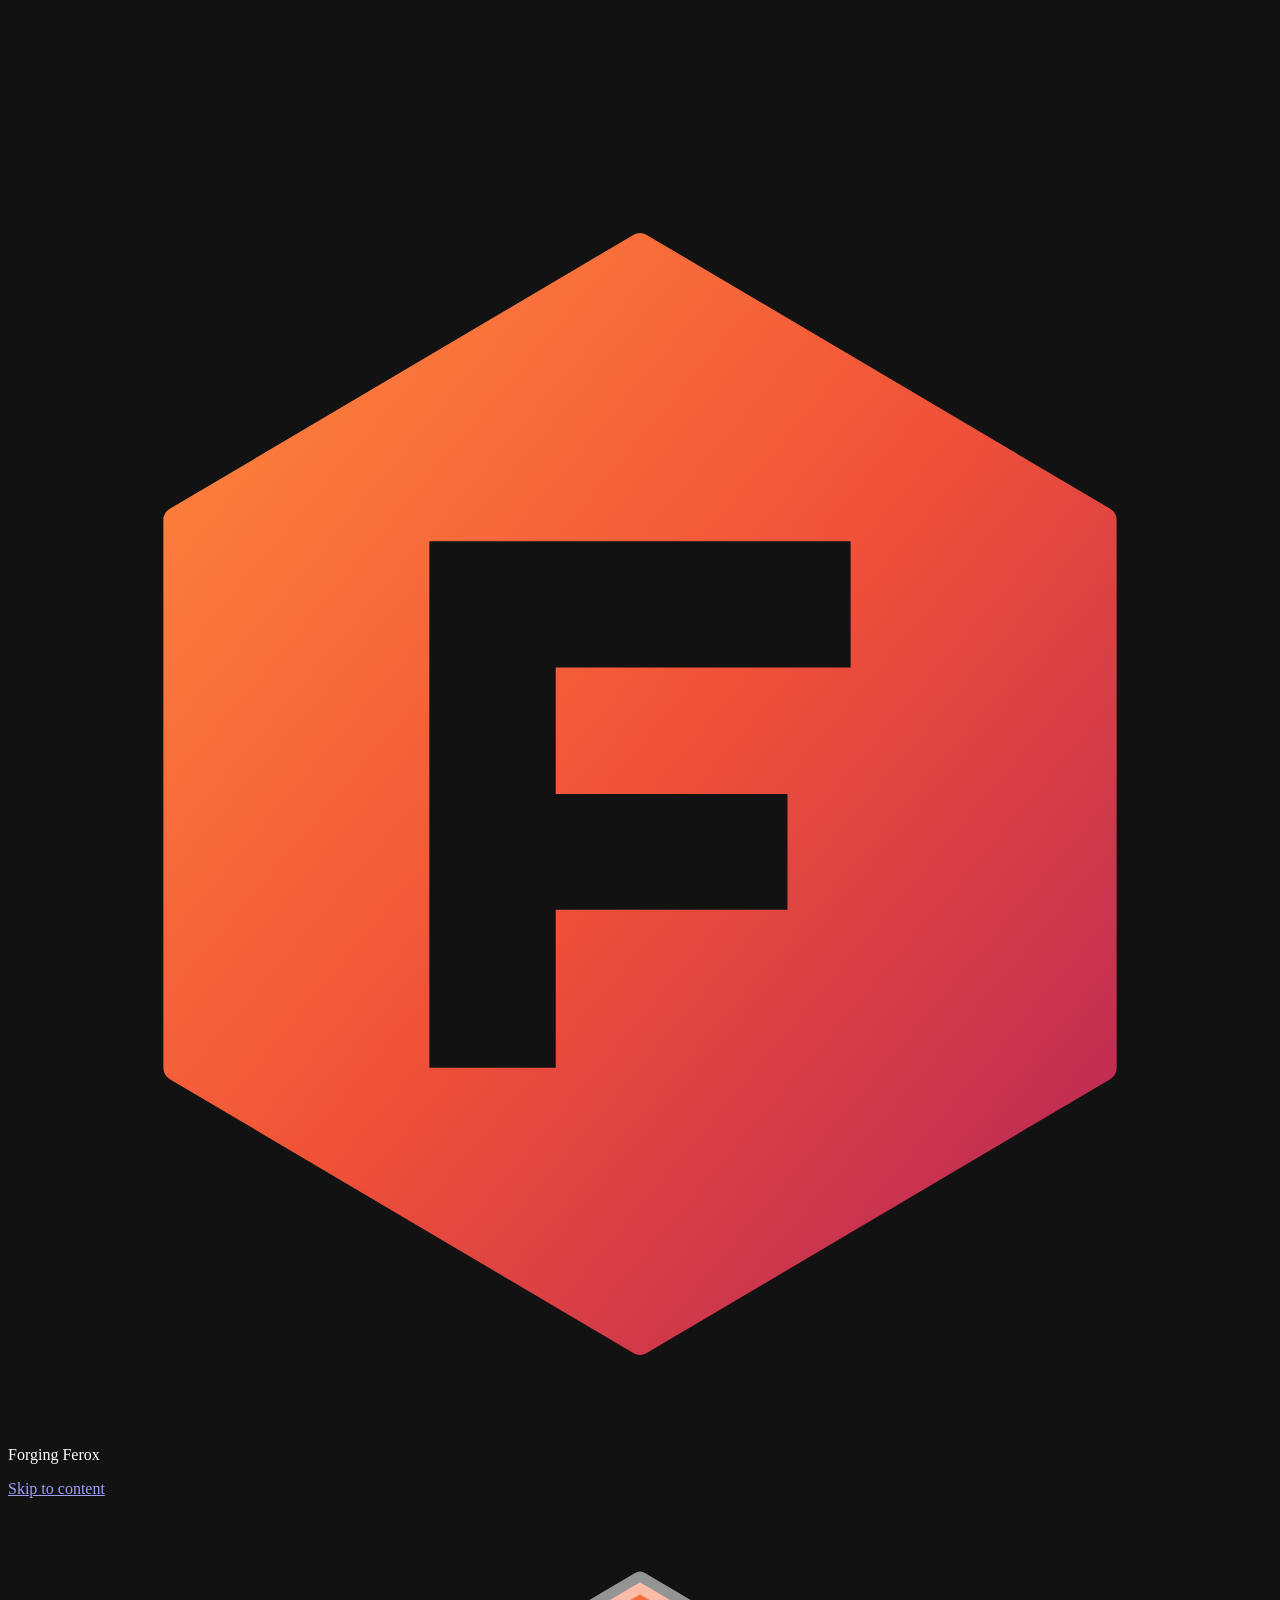
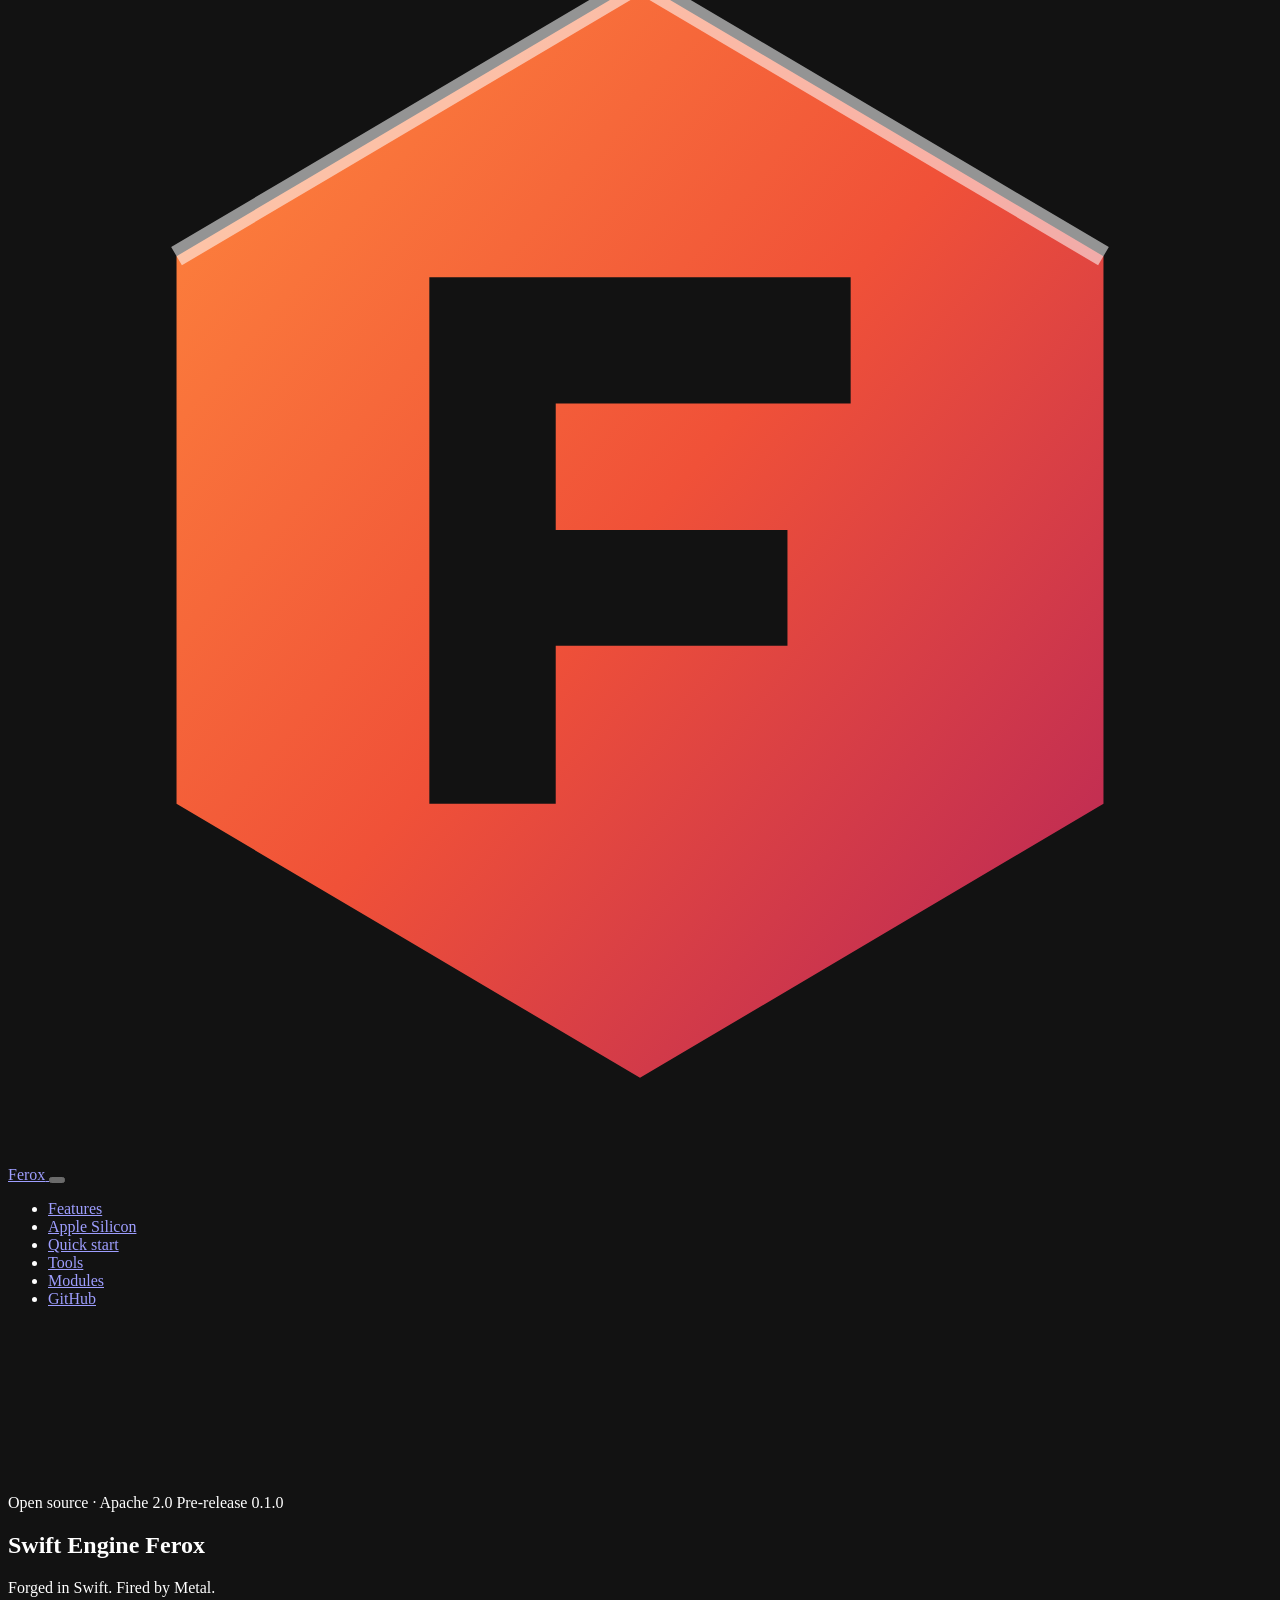
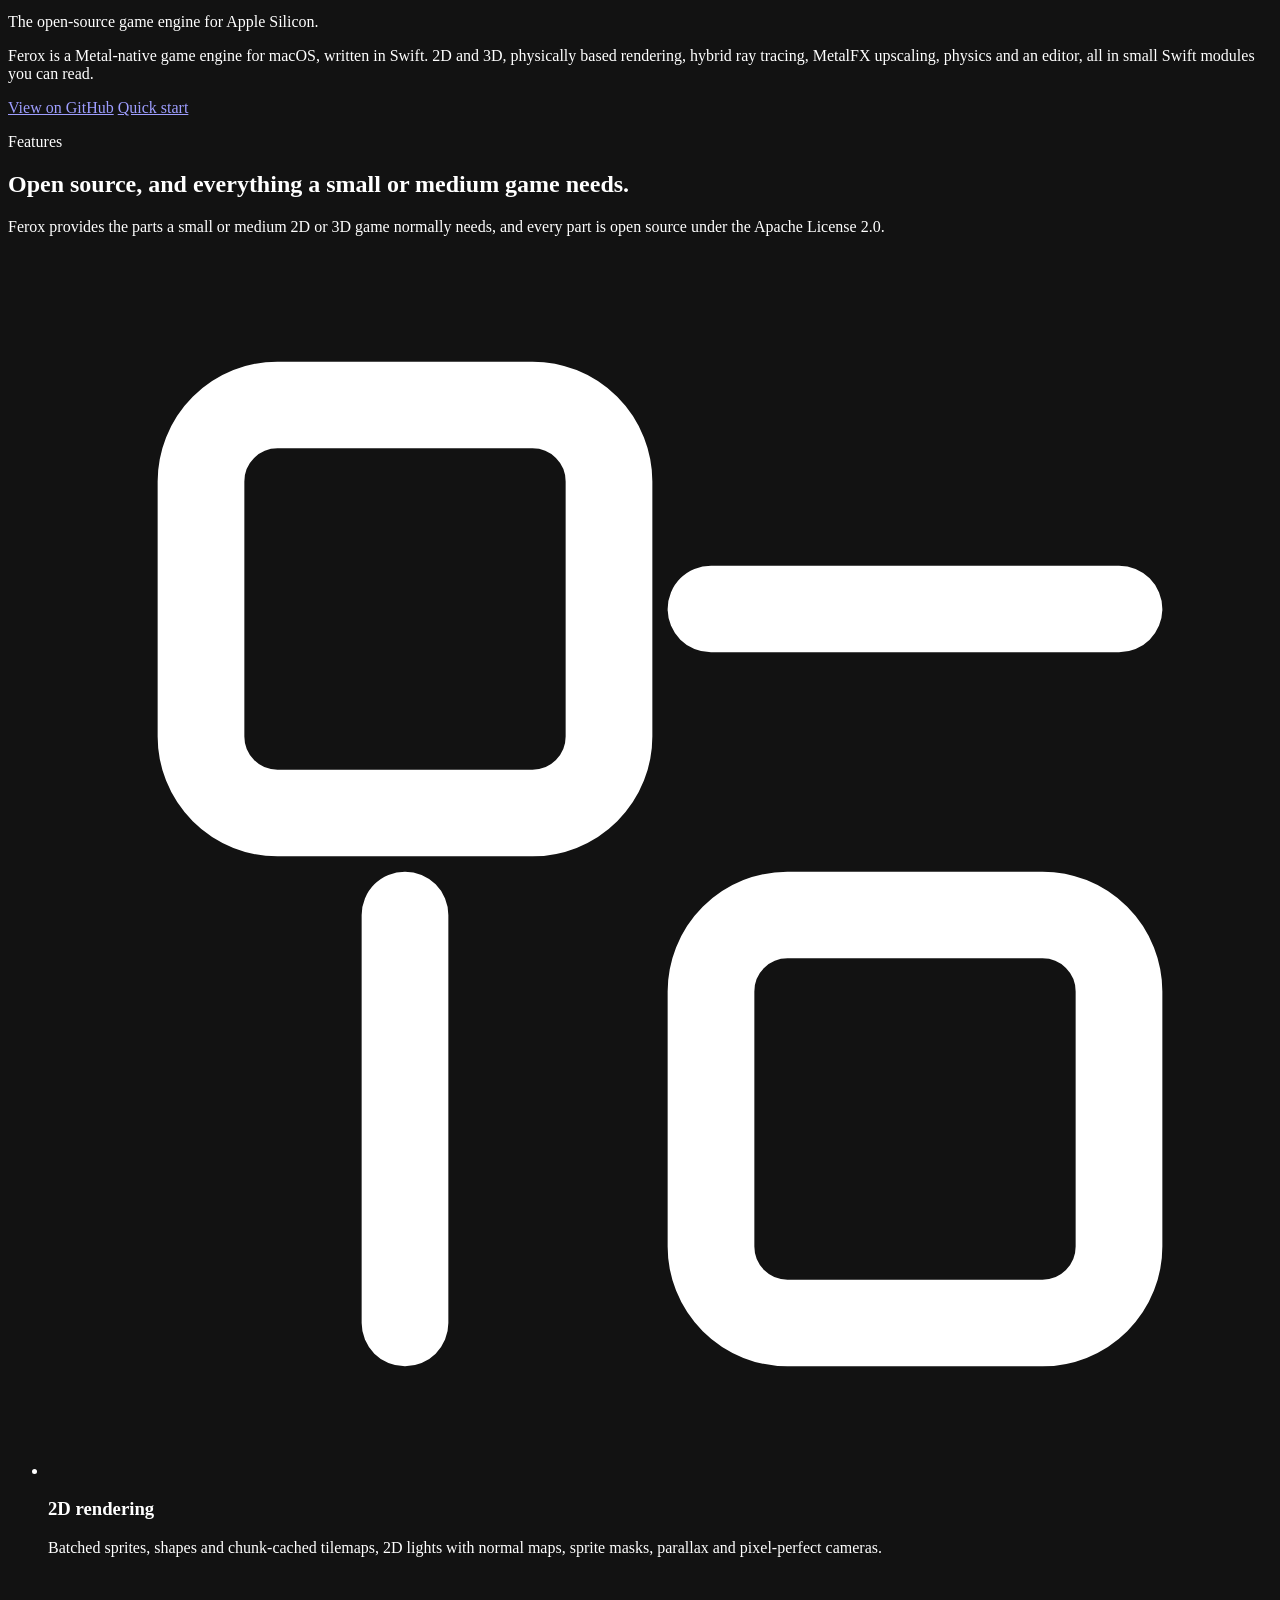
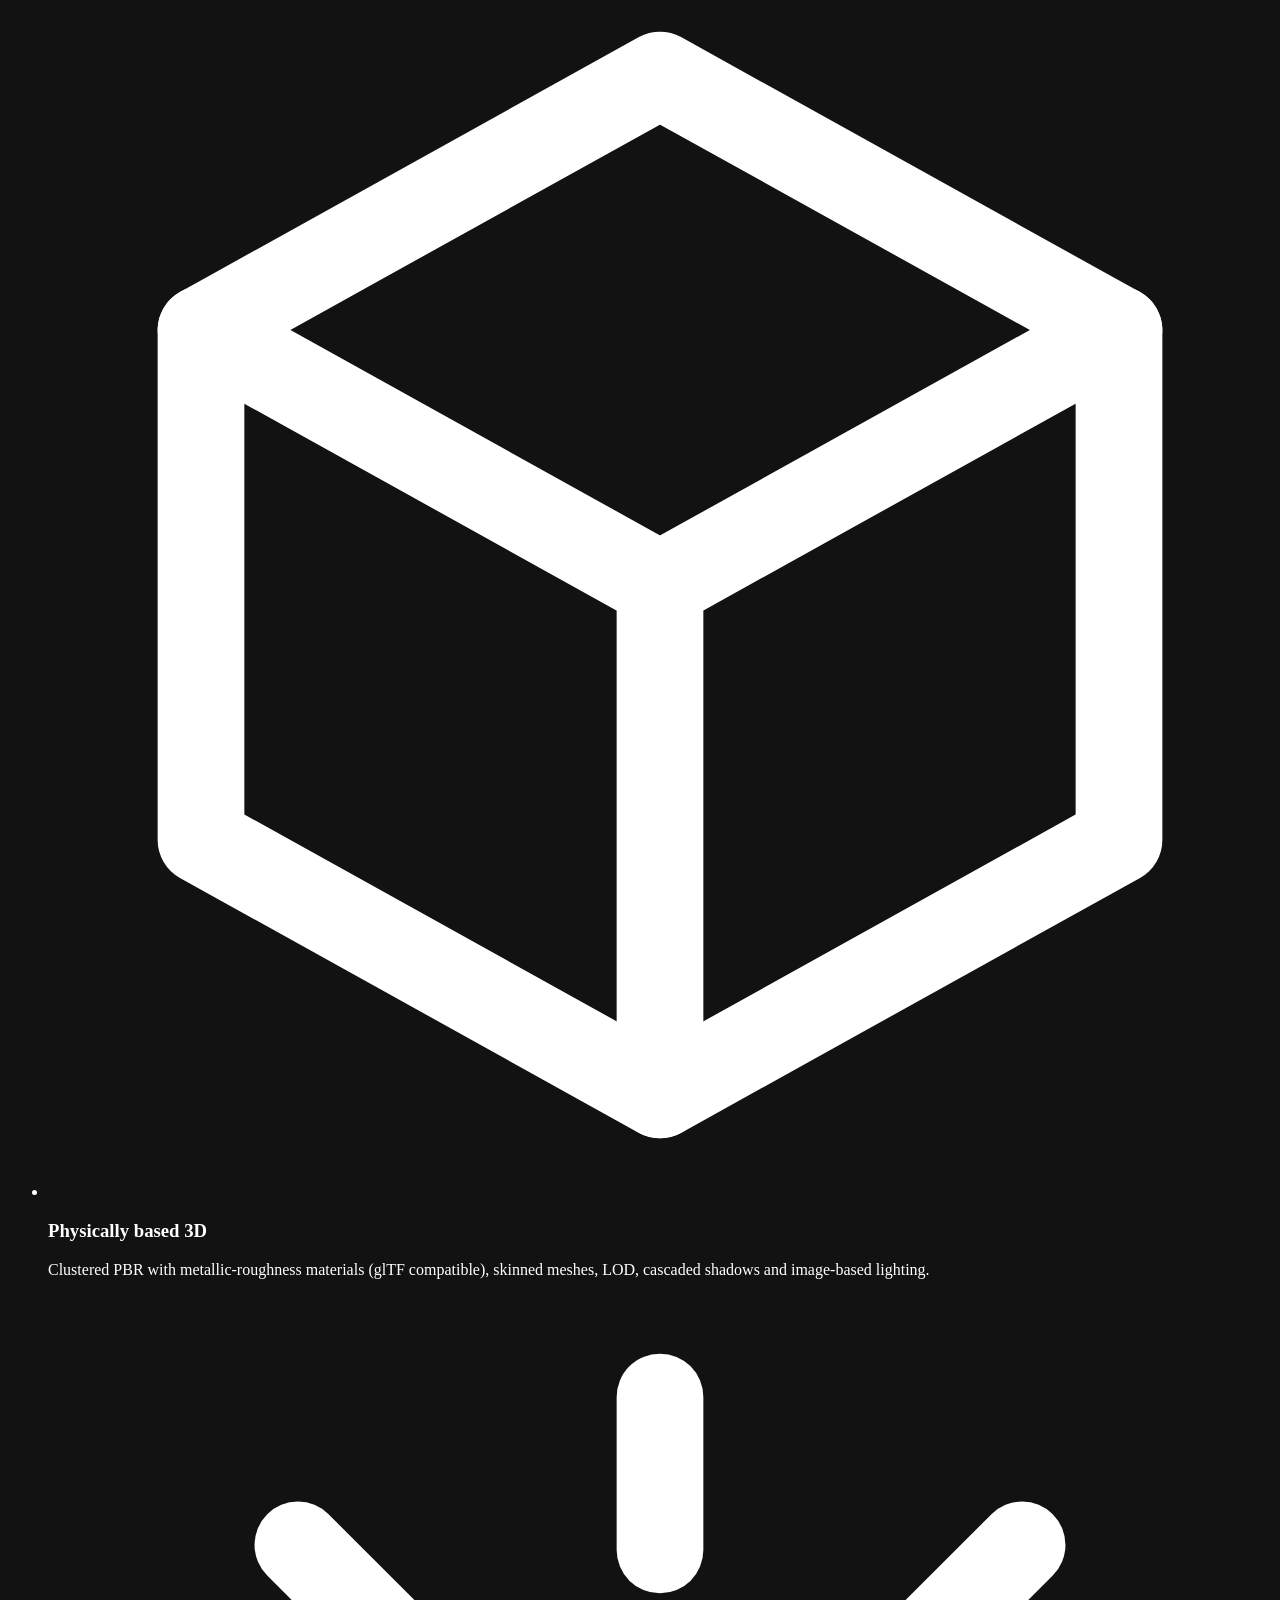
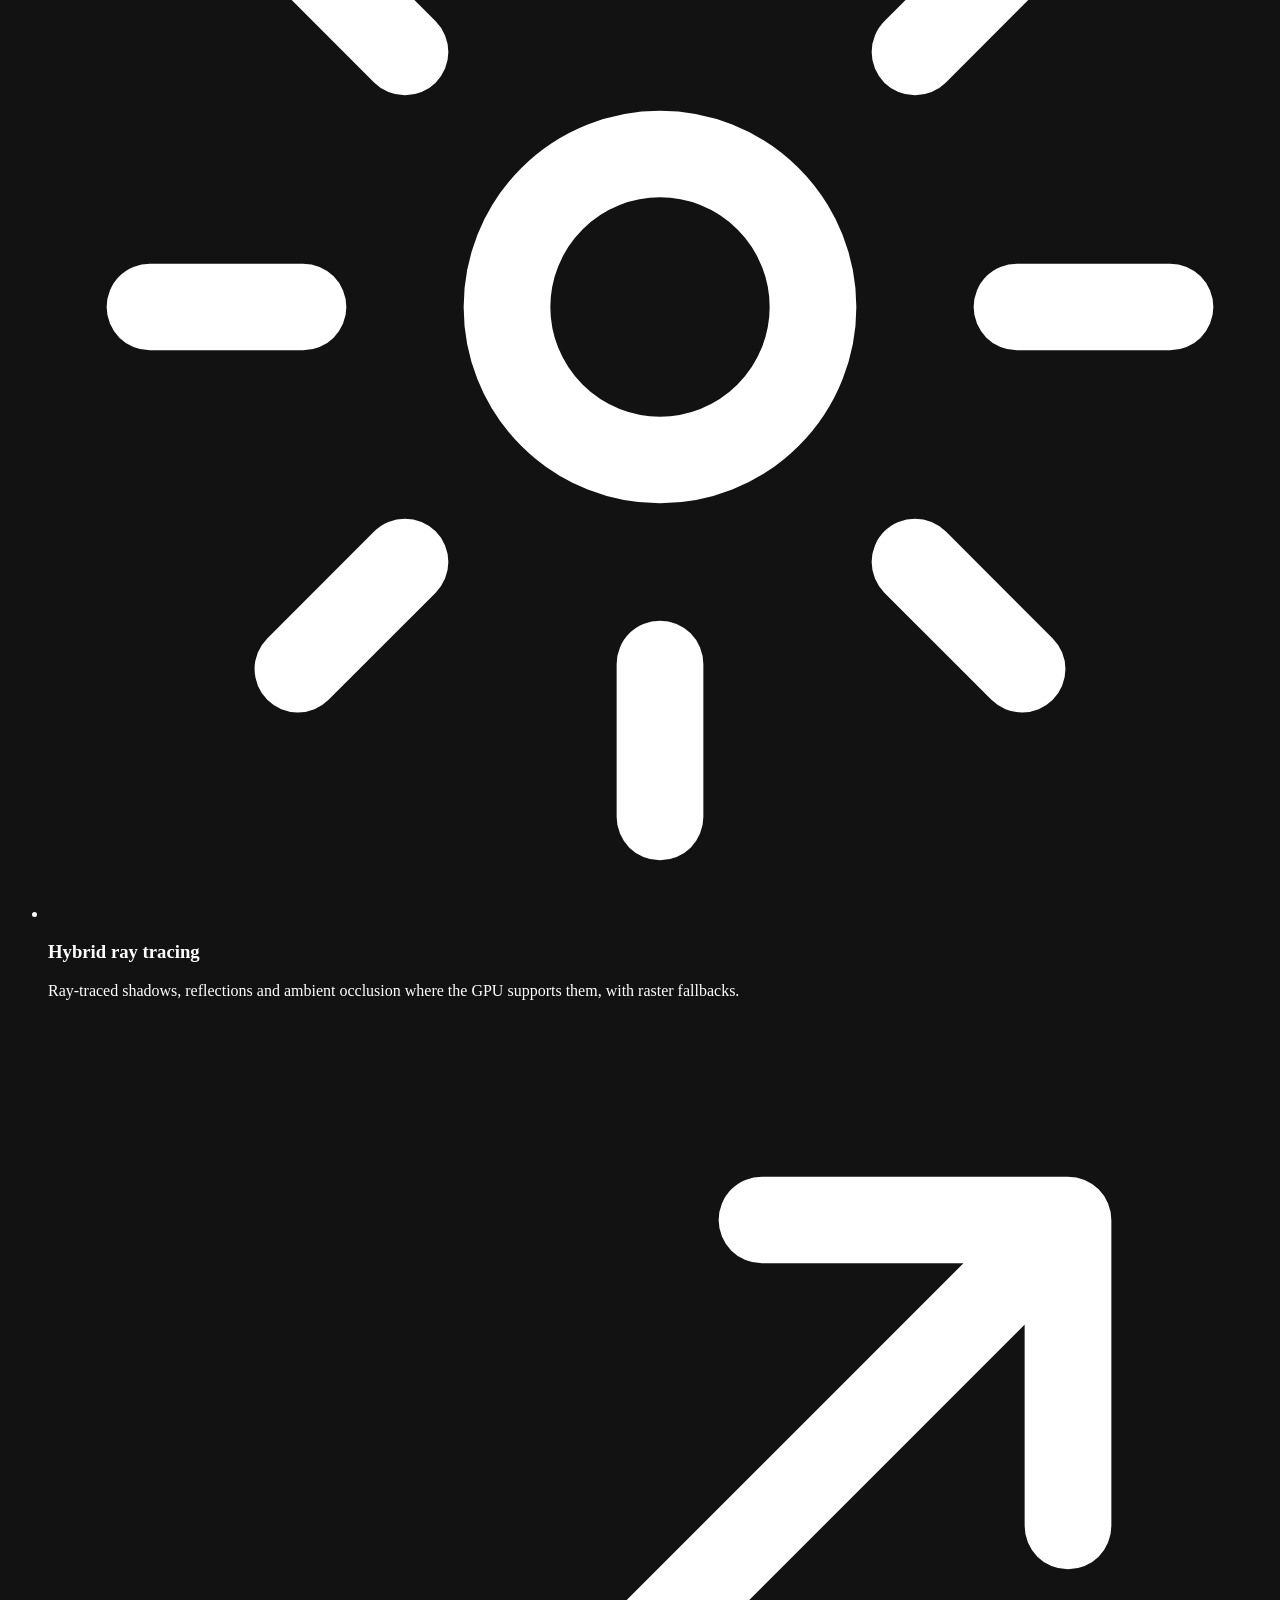
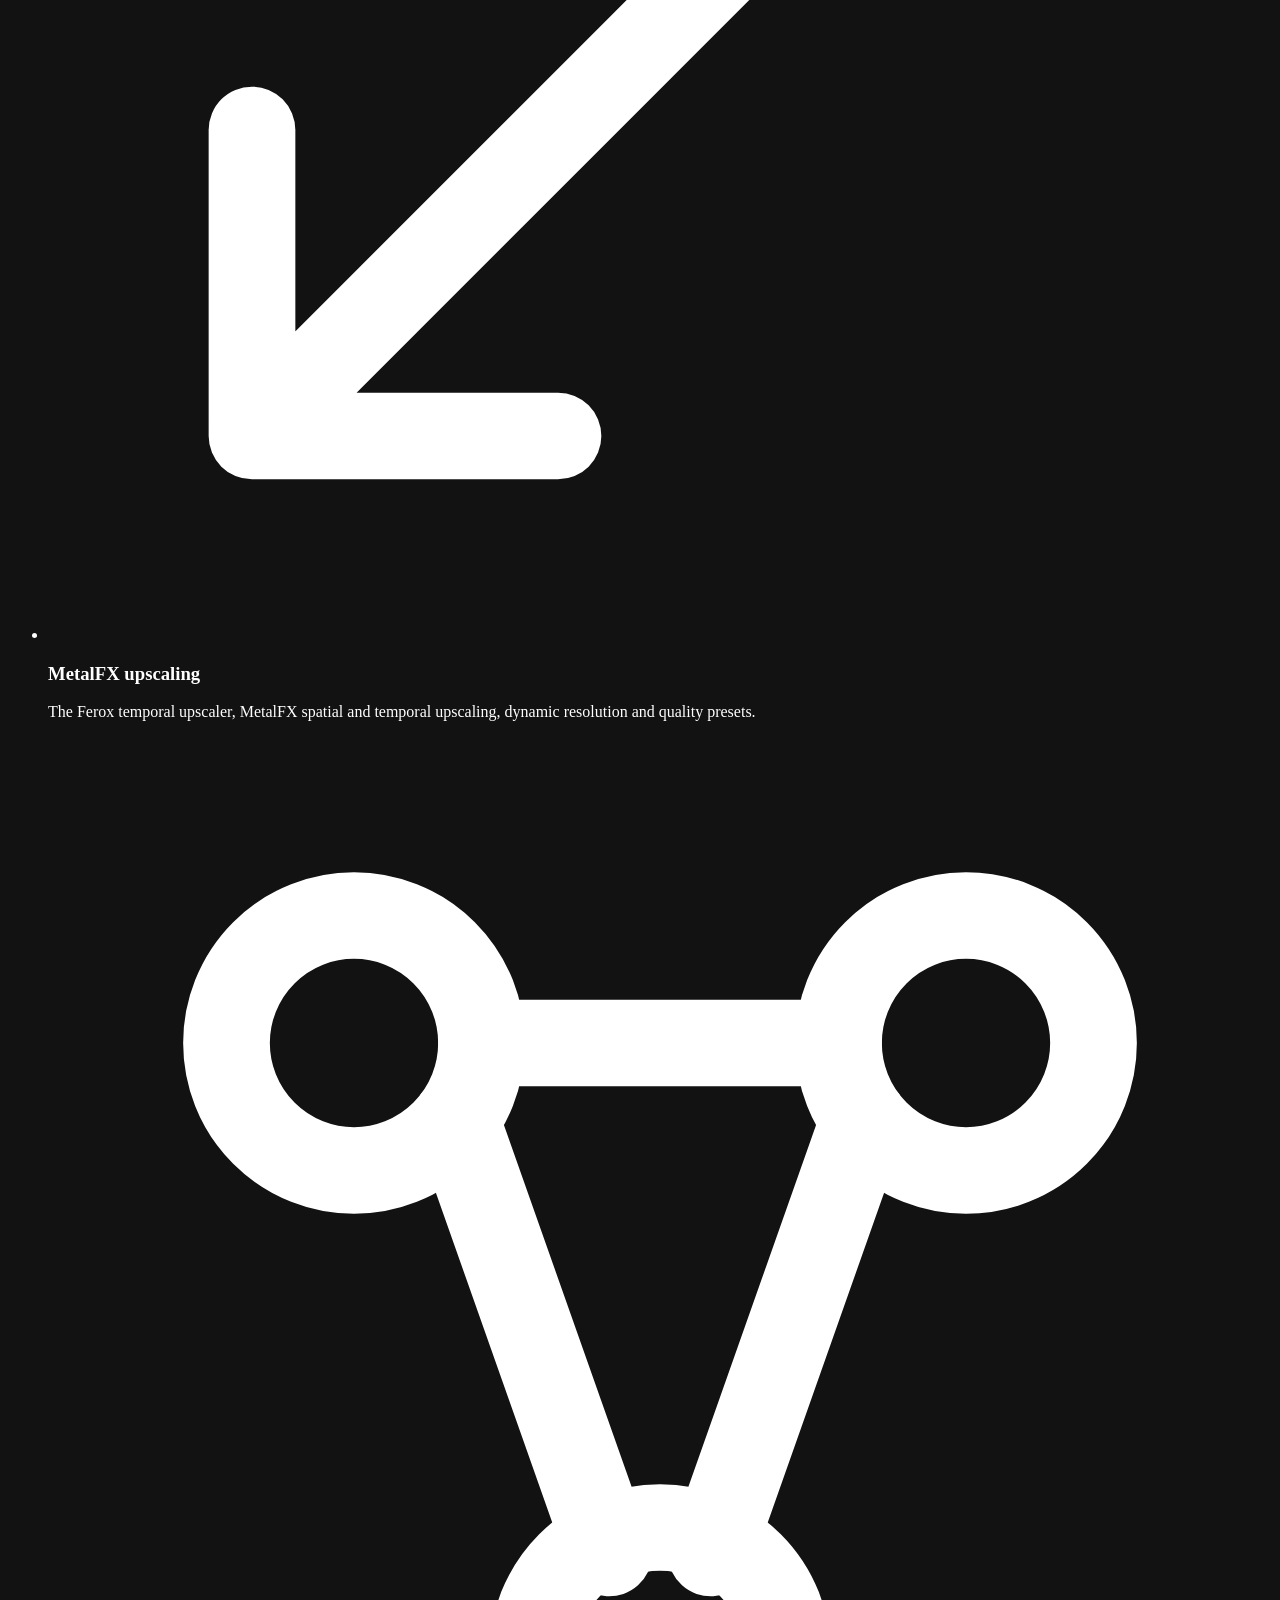
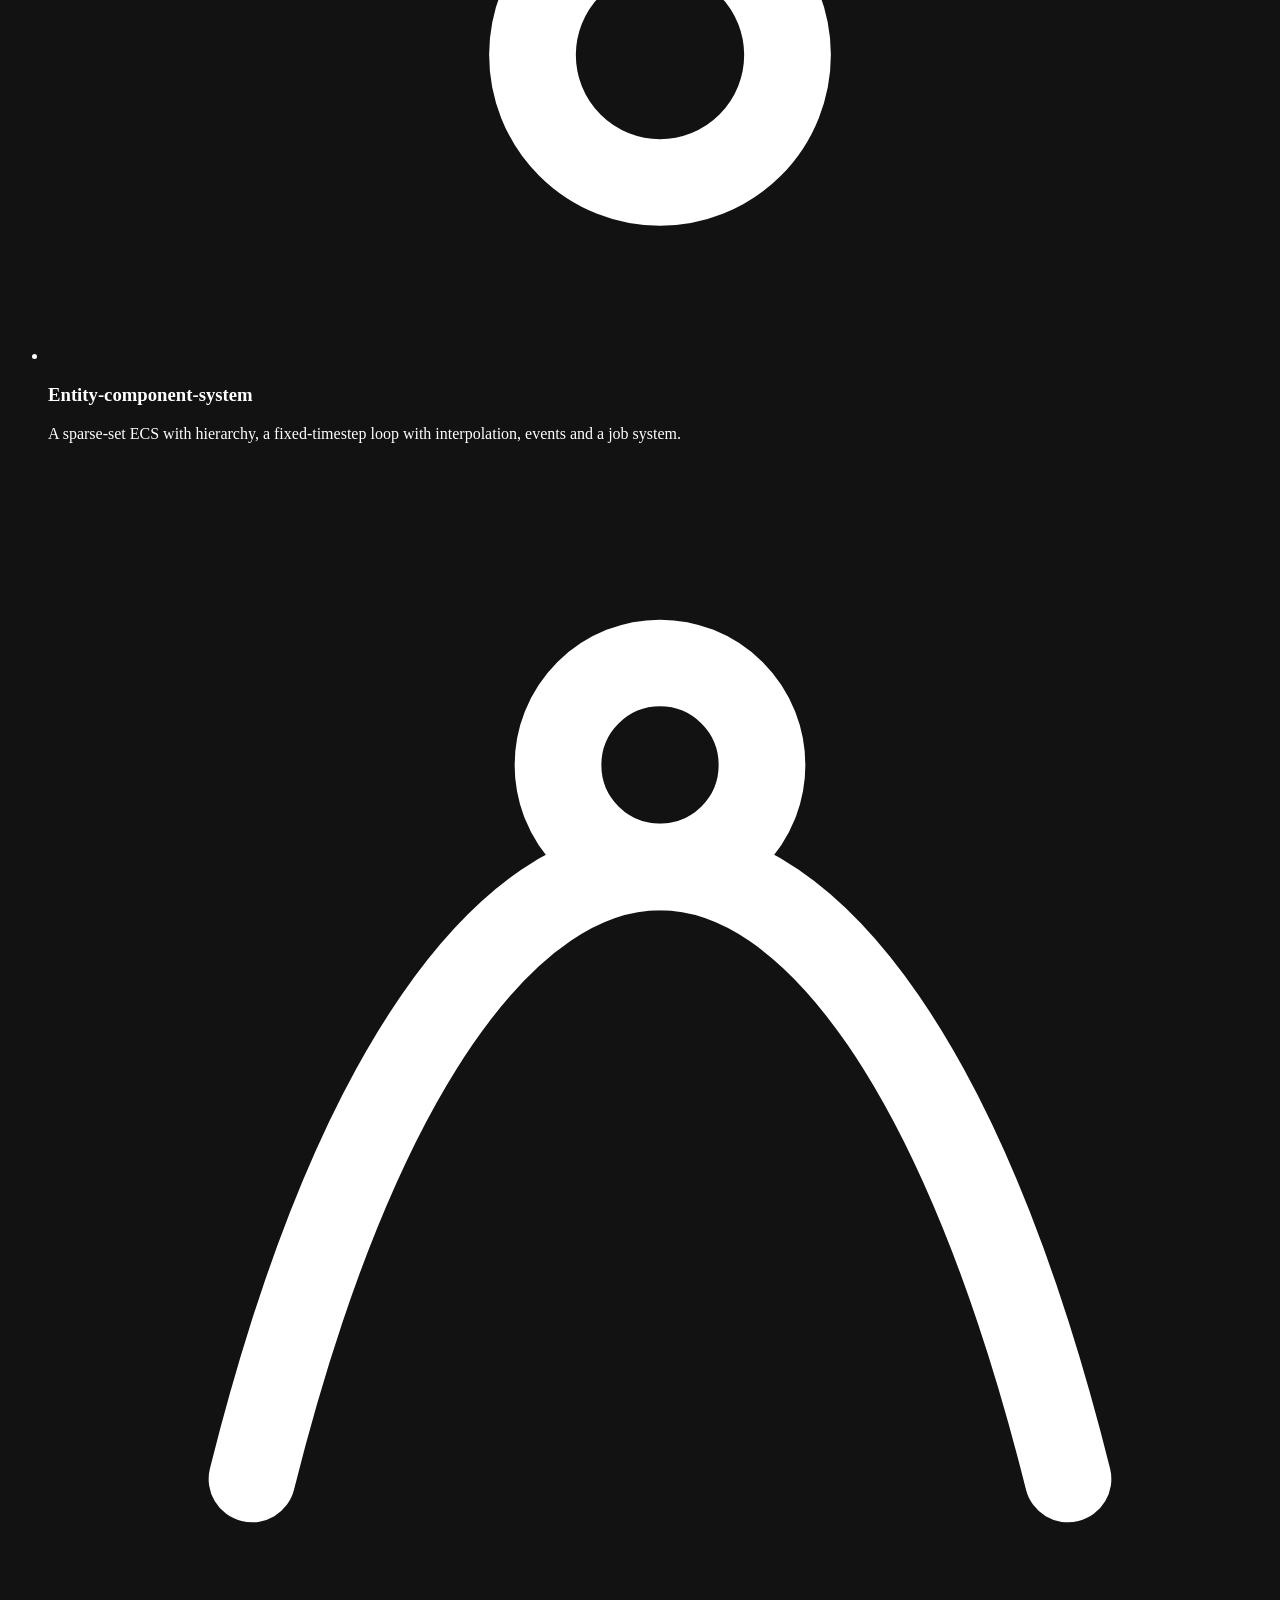
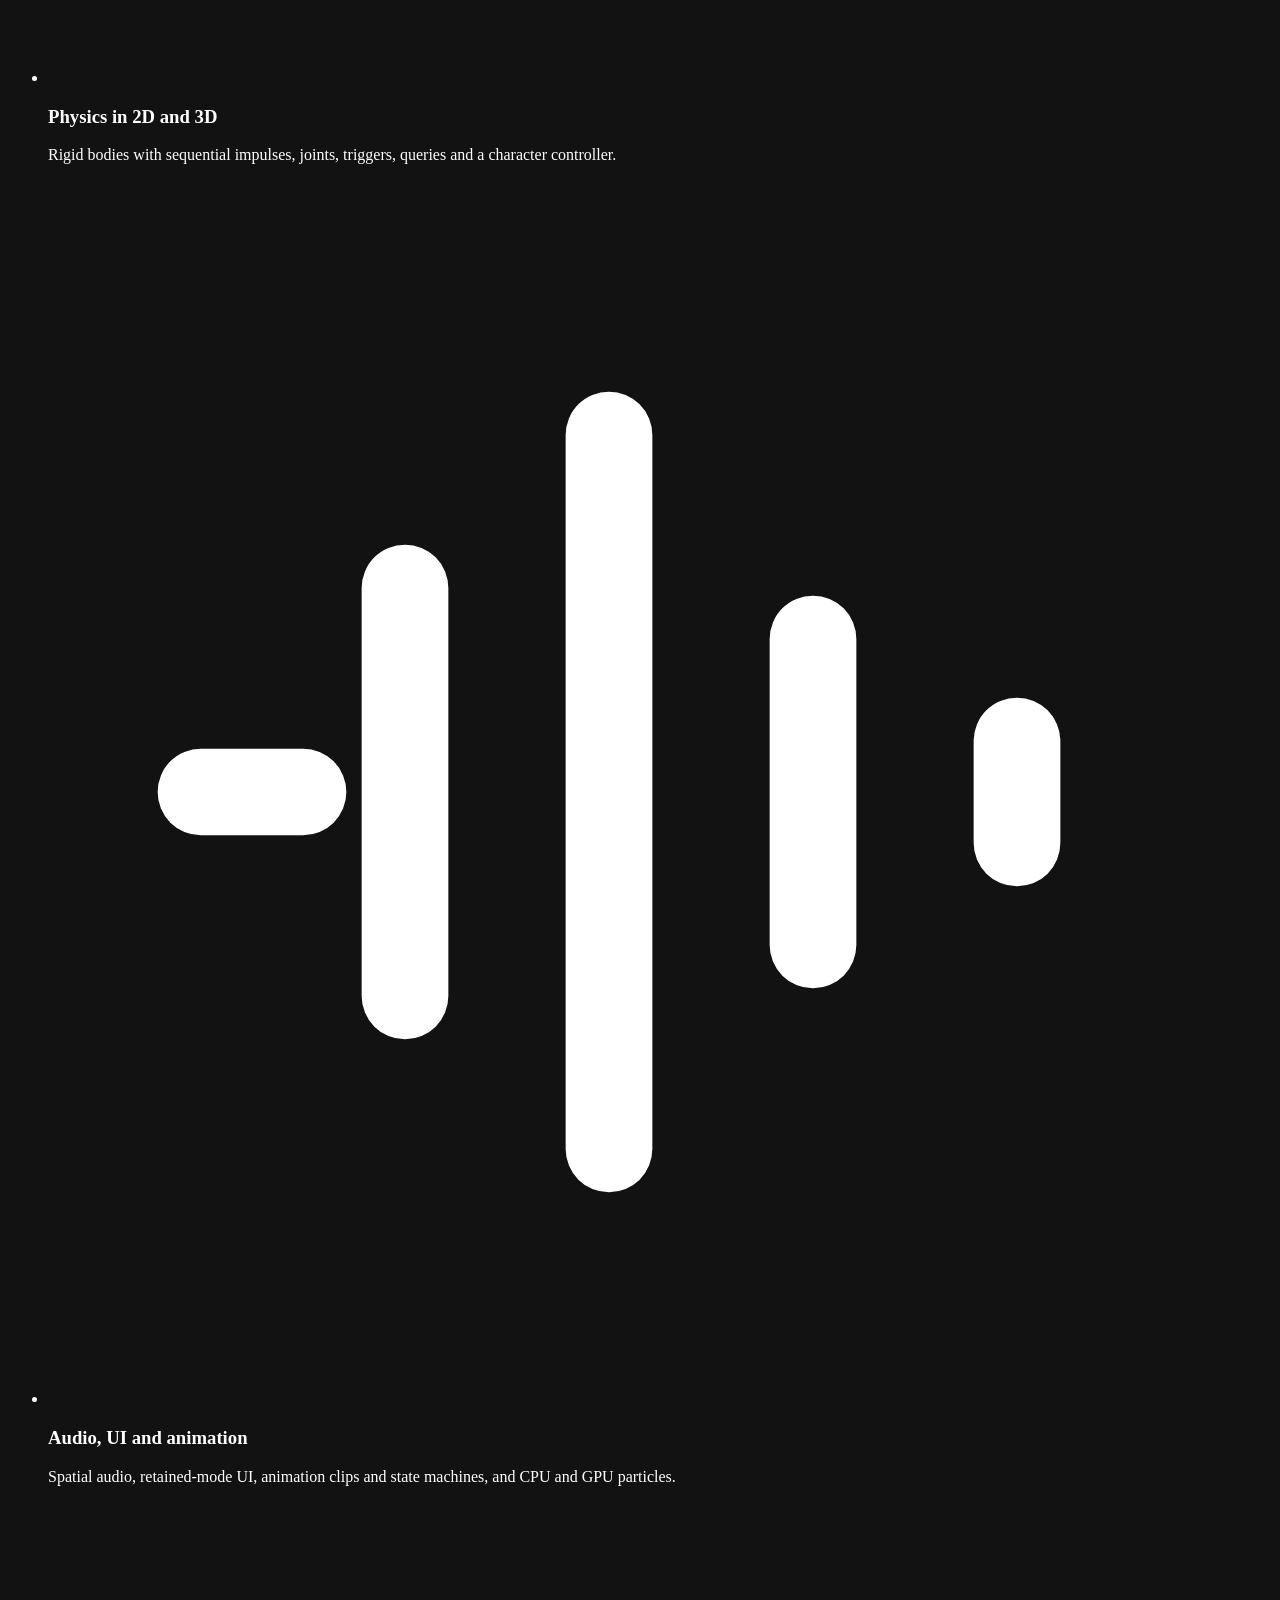
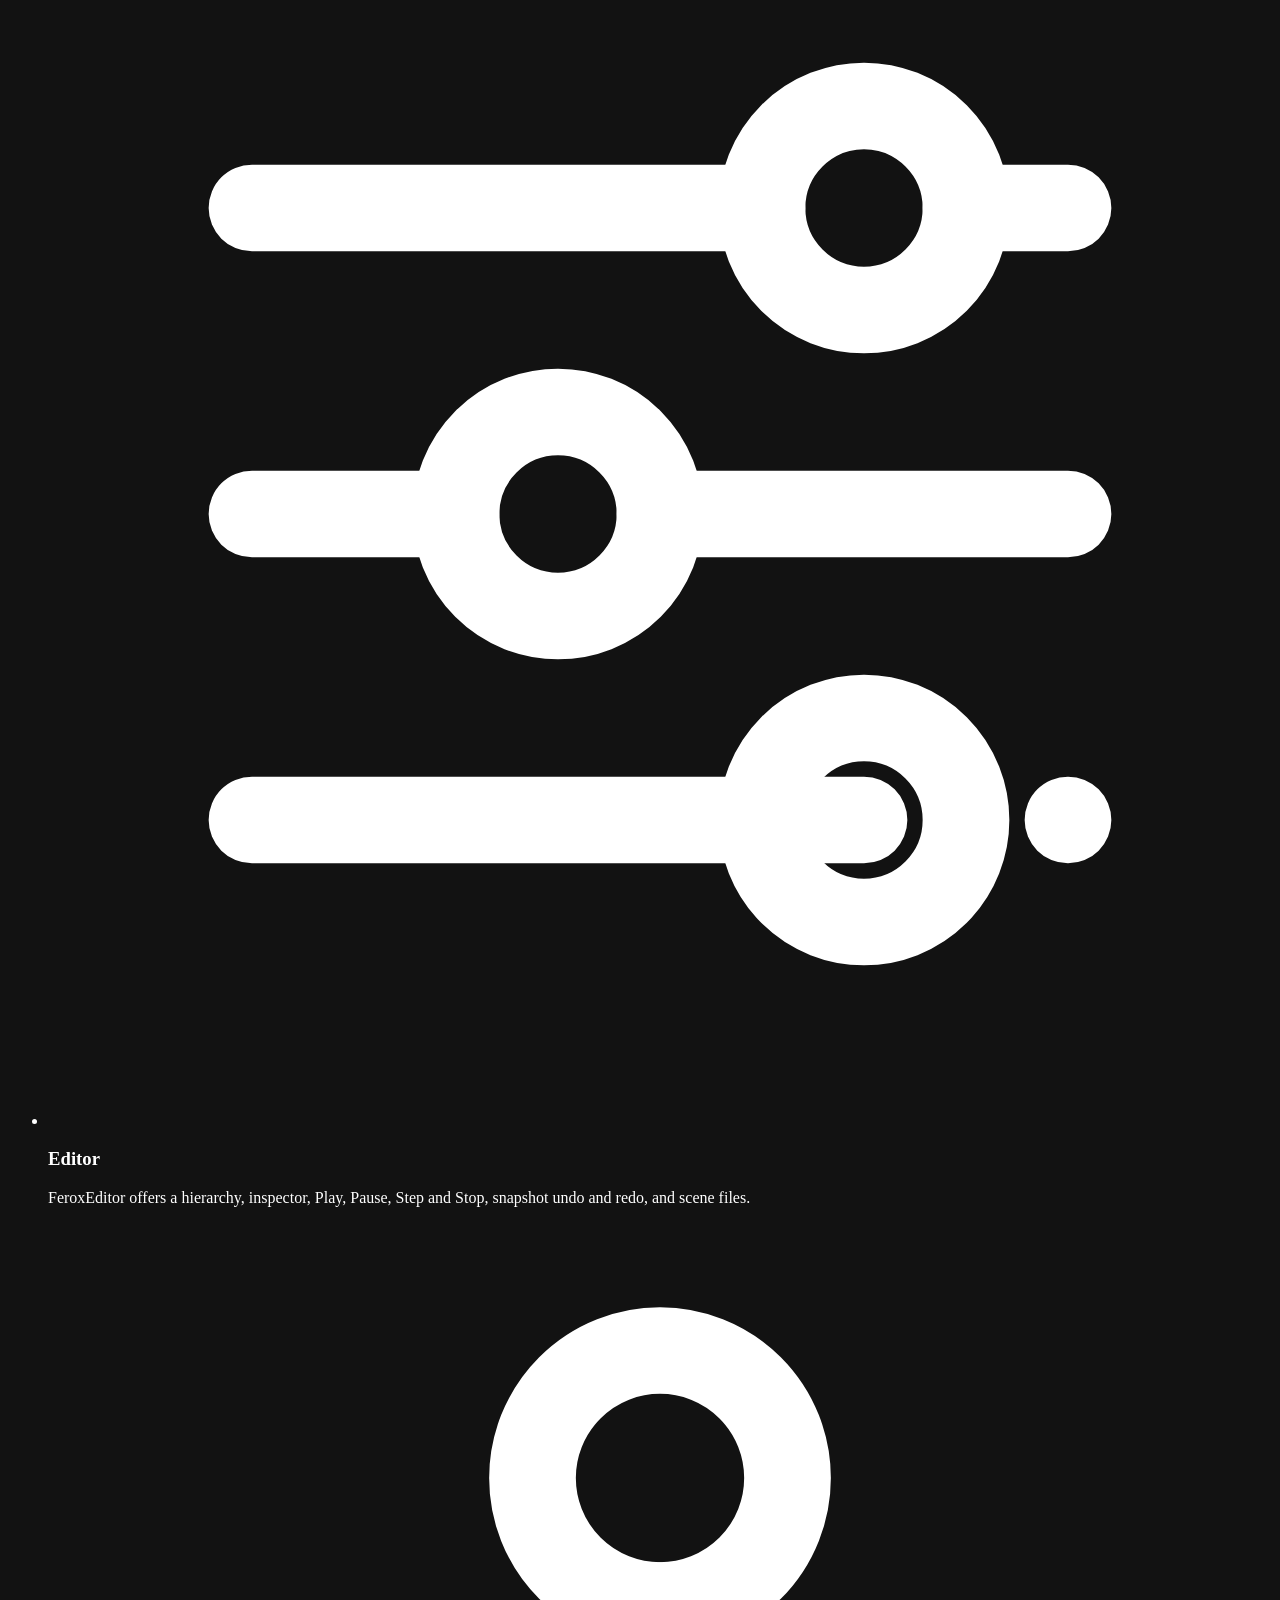
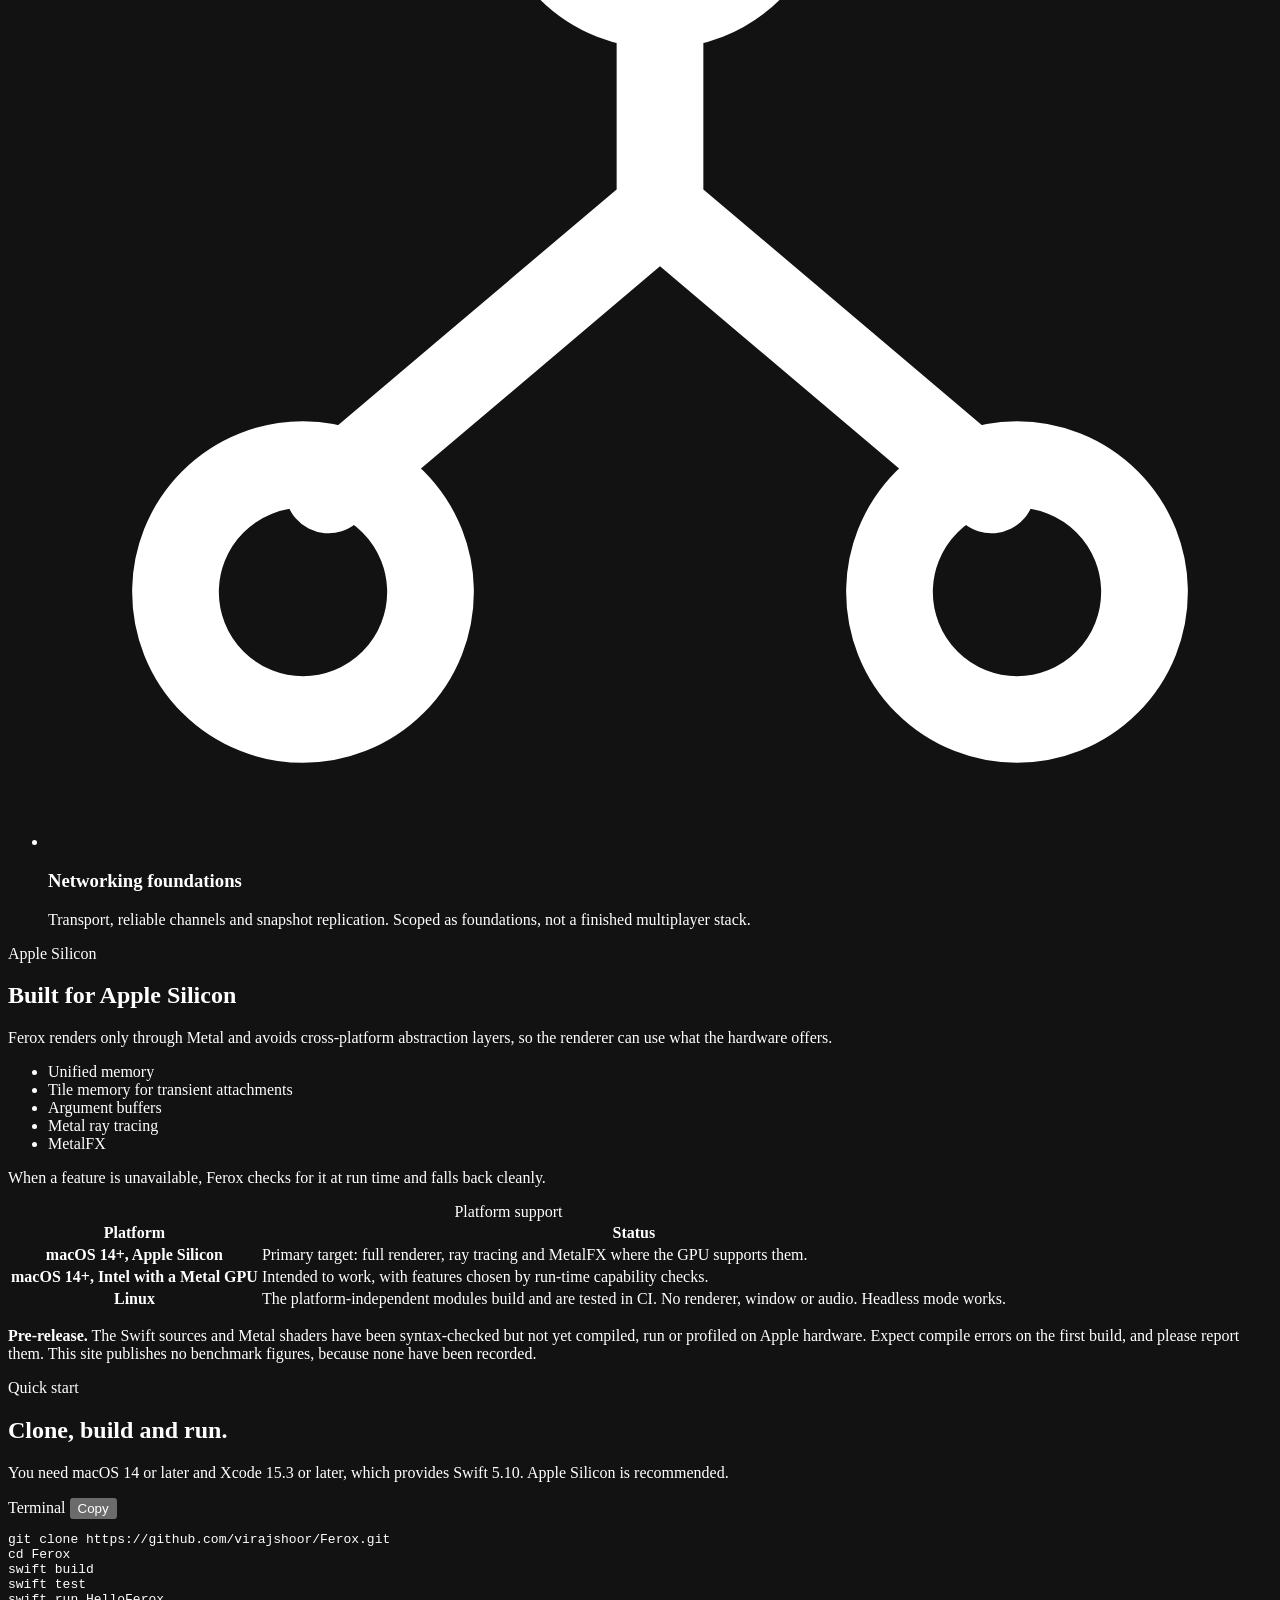
==== Website/index.html @ 152e2ea2 "Add the swengine.net website and update verification status Add Website/ (landing page, 404 page, SE" ====
<!doctype html>
<html lang="en-GB">
<head>
  <meta charset="utf-8">
  <meta name="viewport" content="width=device-width, initial-scale=1">
  <title>Swift Engine Ferox — Open-Source Metal Game Engine for macOS & Apple Silicon</title>
  <meta name="description" content="Swift Engine Ferox is an open-source, Metal-native game engine for macOS and Apple Silicon, written in Swift. 2D and 3D, ray tracing, physics and an editor.">
  <meta name="robots" content="index, follow">
  <link rel="canonical" href="https://swengine.net/">
  <meta name="theme-color" content="#0B0A0F">
  <meta name="color-scheme" content="dark">

  <meta property="og:type" content="website">
  <meta property="og:site_name" content="Swift Engine Ferox">
  <meta property="og:title" content="Swift Engine Ferox — Open-Source Metal Game Engine for macOS & Apple Silicon">
  <meta property="og:description" content="Swift Engine Ferox is an open-source, Metal-native game engine for macOS and Apple Silicon, written in Swift. 2D and 3D, ray tracing, physics and an editor.">
  <meta property="og:url" content="https://swengine.net/">
  <meta property="og:image" content="https://swengine.net/assets/og-image.png">
  <meta property="og:image:width" content="1200">
  <meta property="og:image:height" content="630">
  <meta property="og:image:alt" content="Swift Engine Ferox logo and tagline: Forged in Swift. Fired by Metal.">
  <meta property="og:locale" content="en_GB">

  <meta name="twitter:card" content="summary_large_image">
  <meta name="twitter:title" content="Swift Engine Ferox — Open-Source Metal Game Engine for macOS & Apple Silicon">
  <meta name="twitter:description" content="Swift Engine Ferox is an open-source, Metal-native game engine for macOS and Apple Silicon, written in Swift. 2D and 3D, ray tracing, physics and an editor.">
  <meta name="twitter:image" content="https://swengine.net/assets/og-image.png">
  <meta name="twitter:image:alt" content="Swift Engine Ferox logo and tagline: Forged in Swift. Fired by Metal.">

  <link rel="icon" href="/assets/favicon.svg" type="image/svg+xml">
  <link rel="apple-touch-icon" href="/assets/apple-touch-icon.png">
  <link rel="manifest" href="/assets/site.webmanifest">
  <link rel="preload" href="/assets/css/style.css" as="style">
  <link rel="stylesheet" href="/assets/css/style.css">
  <script type="application/ld+json">
  {
    "@context": "https://schema.org",
    "@graph": [
      {
        "@type": "SoftwareApplication",
        "@id": "https://swengine.net/#software",
        "name": "Swift Engine Ferox",
        "alternateName": "Ferox",
        "description": "Swift Engine Ferox is an open-source, Metal-native game engine for macOS and Apple Silicon, written in Swift. 2D and 3D, ray tracing, physics and an editor.",
        "applicationCategory": "DeveloperApplication",
        "operatingSystem": "macOS 14+",
        "license": "https://www.apache.org/licenses/LICENSE-2.0",
        "isAccessibleForFree": true,
        "offers": {
          "@type": "Offer",
          "price": "0",
          "priceCurrency": "USD"
        },
        "url": "https://swengine.net/",
        "sameAs": [
          "https://github.com/virajshoor/Ferox"
        ],
        "codeRepository": "https://github.com/virajshoor/Ferox",
        "programmingLanguage": [
          "Swift",
          "Metal Shading Language"
        ]
      },
      {
        "@type": "SoftwareSourceCode",
        "@id": "https://swengine.net/#source",
        "name": "Swift Engine Ferox",
        "alternateName": "Ferox",
        "description": "Swift Engine Ferox is an open-source, Metal-native game engine for macOS and Apple Silicon, written in Swift. 2D and 3D, ray tracing, physics and an editor.",
        "codeRepository": "https://github.com/virajshoor/Ferox",
        "programmingLanguage": [
          "Swift",
          "Metal Shading Language"
        ],
        "license": "https://www.apache.org/licenses/LICENSE-2.0",
        "url": "https://swengine.net/"
      },
      {
        "@type": "WebSite",
        "@id": "https://swengine.net/#website",
        "name": "Swift Engine Ferox",
        "alternateName": "Ferox",
        "url": "https://swengine.net/",
        "inLanguage": "en-GB",
        "description": "Swift Engine Ferox is an open-source, Metal-native game engine for macOS and Apple Silicon, written in Swift. 2D and 3D, ray tracing, physics and an editor."
      }
    ]
  }
  </script>
  <script>document.documentElement.classList.add('js');</script>
  <noscript><style>.loader{display:none!important}.js .reveal{opacity:1;transform:none}</style></noscript>
</head>
<body>

<!-- Shared logo symbol. Kept off-screen (not display:none) so the gradient renders. -->
<svg class="sprite" aria-hidden="true" focusable="false" xmlns="http://www.w3.org/2000/svg">
  <defs>
    <linearGradient id="fx-ember" x1="0" y1="0" x2="1" y2="1">
      <stop offset="0" stop-color="#FF8A3D"/>
      <stop offset="0.5" stop-color="#F05138"/>
      <stop offset="1" stop-color="#B4235A"/>
    </linearGradient>
  </defs>
  <symbol id="fx-mark" viewBox="0 0 120 120">
    <path fill="url(#fx-ember)" fill-rule="evenodd" d="M60 8L104 34V86L60 112L16 86V34Z M40 36H80V48H52V60H74V71H52V86H40Z"/>
    <path fill="none" stroke="#FFFFFF" stroke-opacity="0.55" stroke-width="2" stroke-linejoin="round" d="M16 34L60 8L104 34"/>
  </symbol>
</svg>

<!-- Loading screen: hidden by main.js on load or after 2.5 s -->
<div class="loader" id="loader" role="status" aria-label="Loading Swift Engine Ferox">
  <svg class="loader-logo" viewBox="0 0 120 120" aria-hidden="true" focusable="false">
    <path class="loader-stroke" pathLength="1" d="M60 8L104 34V86L60 112L16 86V34Z" fill="none" stroke="url(#fx-ember)" stroke-width="2.5" stroke-linejoin="round"/>
    <path class="loader-fill" fill="url(#fx-ember)" fill-rule="evenodd" d="M60 8L104 34V86L60 112L16 86V34Z M40 36H80V48H52V60H74V71H52V86H40Z"/>
  </svg>
  <p class="loader-label">Forging Ferox</p>
</div>

<a class="skip-link" href="#main">Skip to content</a>

<header class="site-header">
  <nav class="nav" aria-label="Primary">
    <a class="brand" href="/" aria-label="Swift Engine Ferox home">
      <svg class="brand-mark" viewBox="0 0 120 120" aria-hidden="true" focusable="false"><use href="#fx-mark"/></svg>
      <span class="brand-name">Ferox</span>
    </a>
    <button class="nav-toggle" type="button" aria-expanded="false" aria-controls="nav-menu" aria-label="Open menu">
      <span class="nav-toggle-bars" aria-hidden="true"></span>
    </button>
    <ul class="nav-menu" id="nav-menu">
      <li><a href="#features">Features</a></li>
      <li><a href="#apple-silicon">Apple Silicon</a></li>
      <li><a href="#quick-start">Quick start</a></li>
      <li><a href="#tools">Tools</a></li>
      <li><a href="#modules">Modules</a></li>
      <li><a class="nav-cta" href="https://github.com/virajshoor/Ferox">GitHub</a></li>
    </ul>
  </nav>
</header>

<main id="main">

  <!-- Hero -->
  <section class="hero" aria-labelledby="hero-title">
    <canvas class="hero-canvas" aria-hidden="true"></canvas>
    <div class="container hero-inner">
      <p class="badges">
        <span class="badge badge-open"><span class="badge-dot" aria-hidden="true"></span>Open source · Apache 2.0</span>
        <span class="badge">Pre-release 0.1.0</span>
      </p>
      <h1 id="hero-title" class="hero-title">
        <span class="hero-title-line">Swift Engine</span>
        <span class="shimmer">Ferox</span>
      </h1>
      <p class="hero-tagline">Forged in Swift. Fired by Metal.</p>
      <p class="hero-sub">The open-source game engine for Apple Silicon.</p>
      <p class="hero-copy">Ferox is a Metal-native game engine for macOS, written in Swift. 2D and 3D, physically based rendering, hybrid ray tracing, MetalFX upscaling, physics and an editor, all in small Swift modules you can read.</p>
      <div class="hero-actions">
        <a class="btn btn-primary" href="https://github.com/virajshoor/Ferox">View on GitHub</a>
        <a class="btn btn-ghost" href="#quick-start">Quick start</a>
      </div>
    </div>
  </section>

  <!-- Features -->
  <section class="section" id="features" aria-labelledby="features-title">
    <div class="container">
      <div class="section-head reveal">
        <p class="eyebrow">Features</p>
        <h2 id="features-title">Open source, and everything a small or medium game needs.</h2>
        <p class="lead">Ferox provides the parts a small or medium 2D or 3D game normally needs, and every part is open source under the Apache License 2.0.</p>
      </div>
      <ul class="feature-grid">
        <li class="feature reveal">
          <article class="card">
            <div class="card-icon" aria-hidden="true"><svg viewBox="0 0 24 24" fill="none" stroke="currentColor" stroke-width="1.7" stroke-linecap="round" stroke-linejoin="round" focusable="false"><rect x="3" y="3" width="8" height="8" rx="1.5"/><rect x="13" y="13" width="8" height="8" rx="1.5"/><path d="M13 7h8M7 13v8"/></svg></div>
            <h3>2D rendering</h3>
            <p>Batched sprites, shapes and chunk-cached tilemaps, 2D lights with normal maps, sprite masks, parallax and pixel-perfect cameras.</p>
          </article>
        </li>
        <li class="feature reveal">
          <article class="card">
            <div class="card-icon" aria-hidden="true"><svg viewBox="0 0 24 24" fill="none" stroke="currentColor" stroke-width="1.7" stroke-linecap="round" stroke-linejoin="round" focusable="false"><path d="M12 2l9 5v10l-9 5-9-5V7z"/><path d="M3 7l9 5 9-5M12 12v10"/></svg></div>
            <h3>Physically based 3D</h3>
            <p>Clustered PBR with metallic-roughness materials (glTF compatible), skinned meshes, LOD, cascaded shadows and image-based lighting.</p>
          </article>
        </li>
        <li class="feature reveal">
          <article class="card">
            <div class="card-icon" aria-hidden="true"><svg viewBox="0 0 24 24" fill="none" stroke="currentColor" stroke-width="1.7" stroke-linecap="round" stroke-linejoin="round" focusable="false"><circle cx="12" cy="12" r="3"/><path d="M12 2v3M12 19v3M2 12h3M19 12h3M4.9 4.9l2.1 2.1M17 17l2.1 2.1M4.9 19.1L7 17M17 7l2.1-2.1"/></svg></div>
            <h3>Hybrid ray tracing</h3>
            <p>Ray-traced shadows, reflections and ambient occlusion where the GPU supports them, with raster fallbacks.</p>
          </article>
        </li>
        <li class="feature reveal">
          <article class="card">
            <div class="card-icon" aria-hidden="true"><svg viewBox="0 0 24 24" fill="none" stroke="currentColor" stroke-width="1.7" stroke-linecap="round" stroke-linejoin="round" focusable="false"><path d="M4 20L20 4M14 4h6v6M10 20H4v-6"/></svg></div>
            <h3>MetalFX upscaling</h3>
            <p>The Ferox temporal upscaler, MetalFX spatial and temporal upscaling, dynamic resolution and quality presets.</p>
          </article>
        </li>
        <li class="feature reveal">
          <article class="card">
            <div class="card-icon" aria-hidden="true"><svg viewBox="0 0 24 24" fill="none" stroke="currentColor" stroke-width="1.7" stroke-linecap="round" stroke-linejoin="round" focusable="false"><circle cx="6" cy="6" r="2.5"/><circle cx="18" cy="6" r="2.5"/><circle cx="12" cy="18" r="2.5"/><path d="M8 7.5L11 16M16 7.5L13 16M8.5 6h7"/></svg></div>
            <h3>Entity-component-system</h3>
            <p>A sparse-set ECS with hierarchy, a fixed-timestep loop with interpolation, events and a job system.</p>
          </article>
        </li>
        <li class="feature reveal">
          <article class="card">
            <div class="card-icon" aria-hidden="true"><svg viewBox="0 0 24 24" fill="none" stroke="currentColor" stroke-width="1.7" stroke-linecap="round" stroke-linejoin="round" focusable="false"><path d="M4 20C8 4 16 4 20 20"/><circle cx="12" cy="6" r="2"/></svg></div>
            <h3>Physics in 2D and 3D</h3>
            <p>Rigid bodies with sequential impulses, joints, triggers, queries and a character controller.</p>
          </article>
        </li>
        <li class="feature reveal">
          <article class="card">
            <div class="card-icon" aria-hidden="true"><svg viewBox="0 0 24 24" fill="none" stroke="currentColor" stroke-width="1.7" stroke-linecap="round" stroke-linejoin="round" focusable="false"><path d="M3 12h2M7 8v8M11 5v14M15 9v6M19 11v2"/></svg></div>
            <h3>Audio, UI and animation</h3>
            <p>Spatial audio, retained-mode UI, animation clips and state machines, and CPU and GPU particles.</p>
          </article>
        </li>
        <li class="feature reveal">
          <article class="card">
            <div class="card-icon" aria-hidden="true"><svg viewBox="0 0 24 24" fill="none" stroke="currentColor" stroke-width="1.7" stroke-linecap="round" stroke-linejoin="round" focusable="false"><path d="M4 6h10M18 6h2M4 12h4M12 12h8M4 18h12M20 18h0"/><circle cx="16" cy="6" r="2"/><circle cx="10" cy="12" r="2"/><circle cx="16" cy="18" r="2"/></svg></div>
            <h3>Editor</h3>
            <p>FeroxEditor offers a hierarchy, inspector, Play, Pause, Step and Stop, snapshot undo and redo, and scene files.</p>
          </article>
        </li>
        <li class="feature reveal">
          <article class="card">
            <div class="card-icon" aria-hidden="true"><svg viewBox="0 0 24 24" fill="none" stroke="currentColor" stroke-width="1.7" stroke-linecap="round" stroke-linejoin="round" focusable="false"><circle cx="12" cy="5" r="2.5"/><circle cx="5" cy="19" r="2.5"/><circle cx="19" cy="19" r="2.5"/><path d="M12 7.5v4M12 11.5L5.5 17M12 11.5l6.5 5.5"/></svg></div>
            <h3>Networking foundations</h3>
            <p>Transport, reliable channels and snapshot replication. Scoped as foundations, not a finished multiplayer stack.</p>
          </article>
        </li>
      </ul>
    </div>
  </section>

  <!-- Apple Silicon -->
  <section class="section section-alt" id="apple-silicon" aria-labelledby="silicon-title">
    <div class="container split">
      <div class="reveal">
        <p class="eyebrow">Apple Silicon</p>
        <h2 id="silicon-title">Built for Apple Silicon</h2>
        <p class="lead">Ferox renders only through Metal and avoids cross-platform abstraction layers, so the renderer can use what the hardware offers.</p>
        <ul class="check-list">
          <li>Unified memory</li>
          <li>Tile memory for transient attachments</li>
          <li>Argument buffers</li>
          <li>Metal ray tracing</li>
          <li>MetalFX</li>
        </ul>
        <p class="muted">When a feature is unavailable, Ferox checks for it at run time and falls back cleanly.</p>
      </div>
      <div class="platform-card reveal">
        <div class="table-wrap">
          <table>
            <caption class="sr-only">Platform support</caption>
            <thead>
              <tr><th scope="col">Platform</th><th scope="col">Status</th></tr>
            </thead>
            <tbody>
              <tr><th scope="row">macOS 14+, Apple Silicon</th><td>Primary target: full renderer, ray tracing and MetalFX where the GPU supports them.</td></tr>
              <tr><th scope="row">macOS 14+, Intel with a Metal GPU</th><td>Intended to work, with features chosen by run-time capability checks.</td></tr>
              <tr><th scope="row">Linux</th><td>The platform-independent modules build and are tested in CI. No renderer, window or audio. Headless mode works.</td></tr>
            </tbody>
          </table>
        </div>
        <p class="notice"><strong>Pre-release.</strong> The Swift sources and Metal shaders have been syntax-checked but not yet compiled, run or profiled on Apple hardware. Expect compile errors on the first build, and please report them. This site publishes no benchmark figures, because none have been recorded.</p>
      </div>
    </div>
  </section>

  <!-- Quick start -->
  <section class="section" id="quick-start" aria-labelledby="qs-title">
    <div class="container">
      <div class="section-head reveal">
        <p class="eyebrow">Quick start</p>
        <h2 id="qs-title">Clone, build and run.</h2>
        <p class="lead">You need macOS 14 or later and Xcode 15.3 or later, which provides Swift 5.10. Apple Silicon is recommended.</p>
      </div>
      <div class="code-panel reveal">
        <div class="code-bar">
          <span class="dots" aria-hidden="true"><i></i><i></i><i></i></span>
          <span class="code-title">Terminal</span>
          <button class="copy-btn" id="copy-btn" type="button">Copy</button>
        </div>
        <pre class="code"><code id="qs-code"><span class="k">git</span> clone https://github.com/virajshoor/Ferox.git
cd Ferox
<span class="k">swift</span> build
<span class="k">swift</span> test
<span class="k">swift</span> run HelloFerox</code></pre>
      </div>
      <p class="sr-only" role="status" id="copy-status" aria-live="polite"></p>
      <p class="muted note">Every example also runs headless, without a window. This mode works on Linux too: <code>swift run HelloFerox --headless --frames 120</code></p>
    </div>
  </section>

  <!-- Tools -->
  <section class="section section-alt" id="tools" aria-labelledby="tools-title">
    <div class="container">
      <div class="section-head reveal">
        <p class="eyebrow">Tools</p>
        <h2 id="tools-title">Editor, diagnostics and benchmarks.</h2>
      </div>
      <ul class="feature-grid">
        <li class="feature reveal">
          <article class="card">
            <h3>FeroxEditor</h3>
            <p>Hierarchy, inspector, gizmos, Play and Stop, undo, and opening and saving <code>.fxscene</code> files. It is still a basic editor, with no viewport picking and a fixed toolbar layout.</p>
            <p class="cmd"><code>swift run FeroxEditor</code></p>
          </article>
        </li>
        <li class="feature reveal">
          <article class="card">
            <h3>FeroxDiag</h3>
            <p>Reports the GPU's capabilities and which features each quality preset enables, with an optional offscreen render smoke test.</p>
            <p class="cmd"><code>swift run FeroxDiag --render</code></p>
          </article>
        </li>
        <li class="feature reveal">
          <article class="card">
            <h3>FeroxBenchmarks</h3>
            <p>Repeatable CPU and offscreen GPU benchmarks with JSON output. Run them in release mode on your own machine. No results are published here.</p>
            <p class="cmd"><code>swift run -c release FeroxBenchmarks --quick</code></p>
          </article>
        </li>
      </ul>
    </div>
  </section>

  <!-- Modules -->
  <section class="section" id="modules" aria-labelledby="modules-title">
    <div class="container">
      <div class="section-head reveal">
        <p class="eyebrow">Modules</p>
        <h2 id="modules-title">Small Swift modules you can use on their own.</h2>
        <p class="lead">Importing <code>Ferox</code> gives you every module. The individual modules can also be used on their own. Most of them do not need a GPU.</p>
      </div>
      <ul class="module-list">
        <li class="reveal"><code>FeroxMath</code><span>Vectors, matrices, quaternions, colour, geometry, transforms and random numbers.</span></li>
        <li class="reveal"><code>FeroxCore</code><span>Time, events, jobs, logging, profiler, JSON values, handles and safe paths.</span></li>
        <li class="reveal"><code>FeroxScene</code><span>ECS world, hierarchy, system scheduler and scene serialisation.</span></li>
        <li class="reveal"><code>FeroxPhysics</code><span>2D and 3D rigid bodies, joints, queries and a character controller.</span></li>
        <li class="reveal"><code>FeroxAnimation</code><span>Animation clips and animator, tweens, timelines, and CPU and GPU particles.</span></li>
        <li class="reveal"><code>FeroxInput</code><span>Keys, gamepads, action maps and contexts, and input recording and playback.</span></li>
        <li class="reveal"><code>FeroxAssets</code><span>Asset manager and database, glTF 2.0 import, and PNG and JPEG decoding.</span></li>
        <li class="reveal"><code>FeroxRender</code><span>Metal renderer: frame graph, passes, lighting, post-processing, ray tracing and 2D batching.</span></li>
        <li class="reveal"><code>FeroxUI</code><span>Controls, layout anchors, draw lists, text and fonts.</span></li>
        <li class="reveal"><code>FeroxAudio</code><span>Audio model and the AVFoundation backend.</span></li>
        <li class="reveal"><code>FeroxNet</code><span>Transport, connections, peers, replication and message coding.</span></li>
        <li class="reveal"><code>Ferox</code><span>Umbrella module: Engine, Game, GameLauncher and the editor core. Re-exports every module.</span></li>
      </ul>
    </div>
  </section>

</main>

<footer class="site-footer">
  <div class="container footer-grid">
    <div>
      <a class="brand" href="/" aria-label="Swift Engine Ferox home">
        <svg class="brand-mark" viewBox="0 0 120 120" aria-hidden="true" focusable="false"><use href="#fx-mark"/></svg>
        <span class="brand-name">Swift Engine Ferox</span>
      </a>
      <p class="muted small">An open-source, Metal-native game engine for macOS, written in Swift. Pre-release 0.1.0.</p>
    </div>
    <nav aria-label="Footer">
      <ul class="footer-links">
        <li><a href="https://github.com/virajshoor/Ferox">GitHub repository</a></li>
        <li><a href="#quick-start">Quick start</a></li>
        <li><a href="#modules">Modules</a></li>
      </ul>
    </nav>
    <div class="small">
      <p>Open source under the <a href="https://github.com/virajshoor/Ferox">Apache License 2.0</a>.</p>
      <p><a href="https://swengine.net/">swengine.net</a></p>
      <p class="muted">Ferox collects no telemetry and sends no data anywhere.</p>
    </div>
  </div>
</footer>

<script src="/assets/js/main.js" defer></script>
</body>
</html>
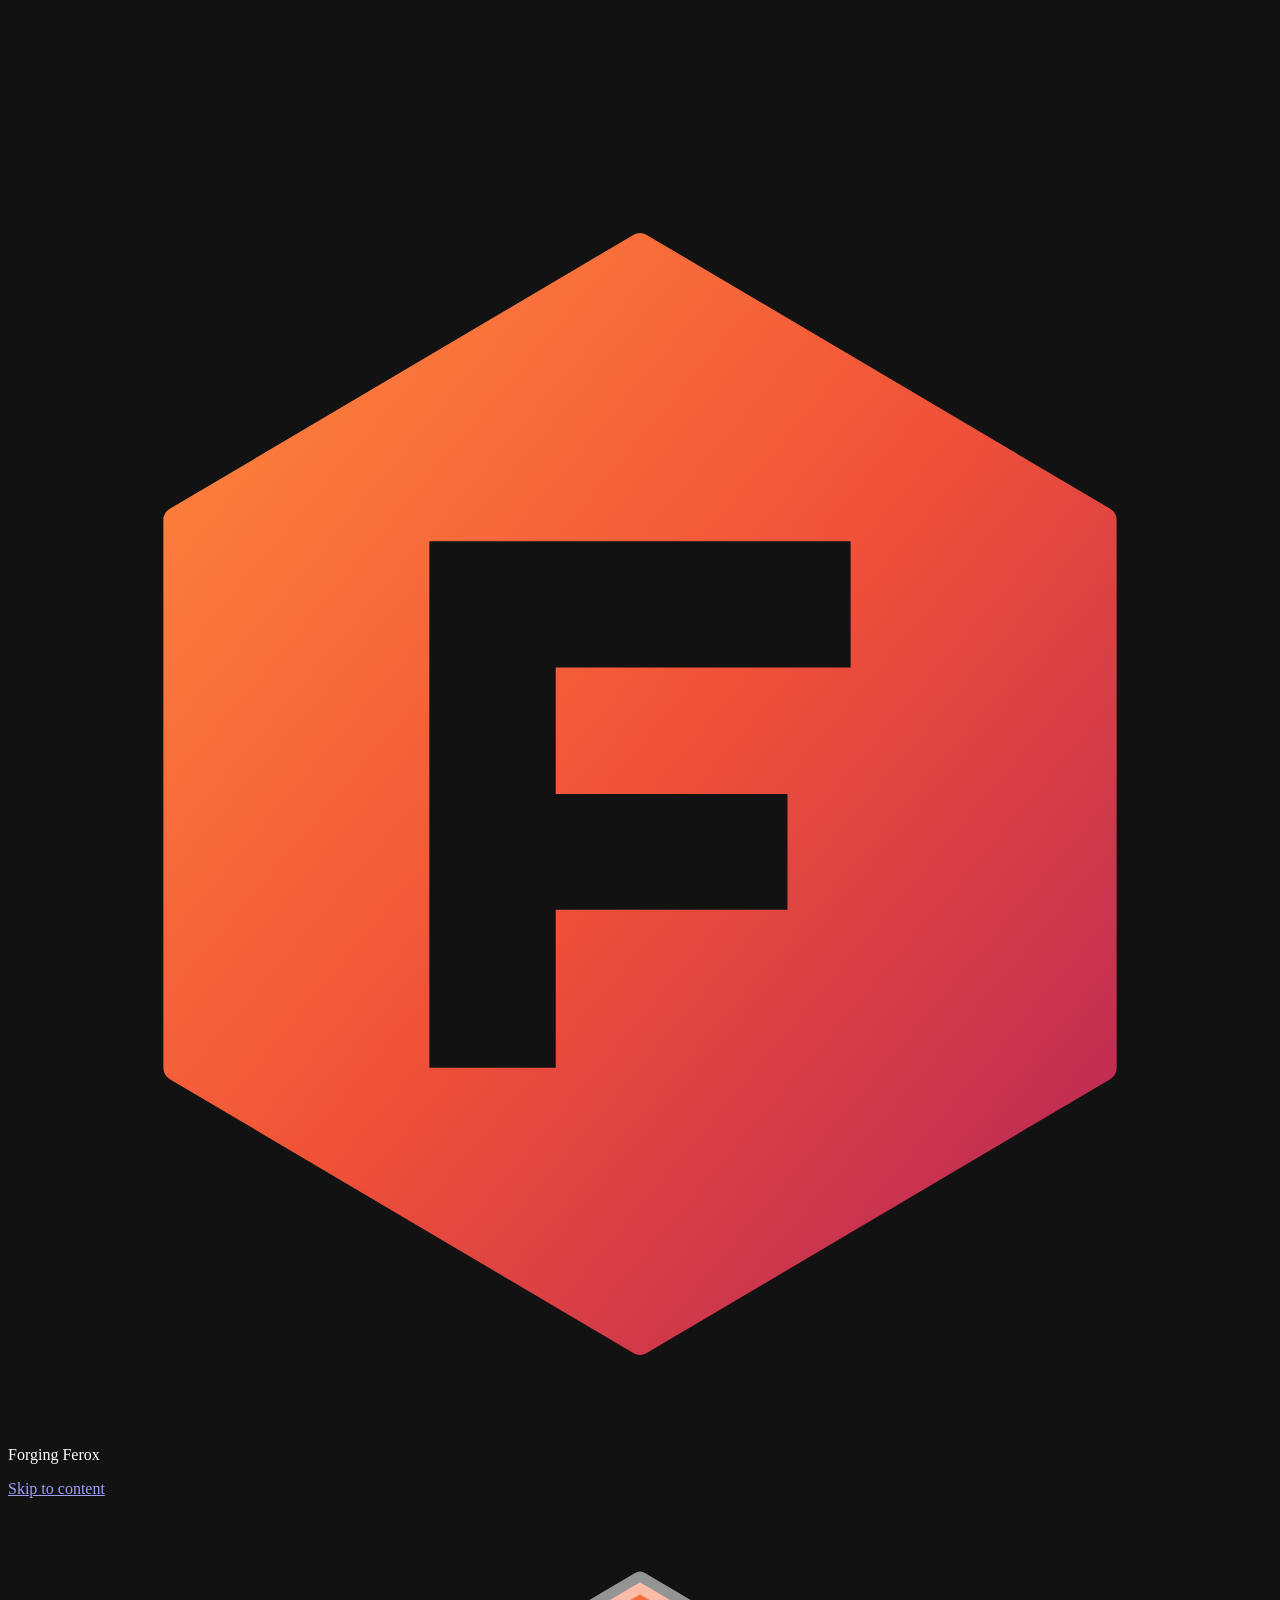
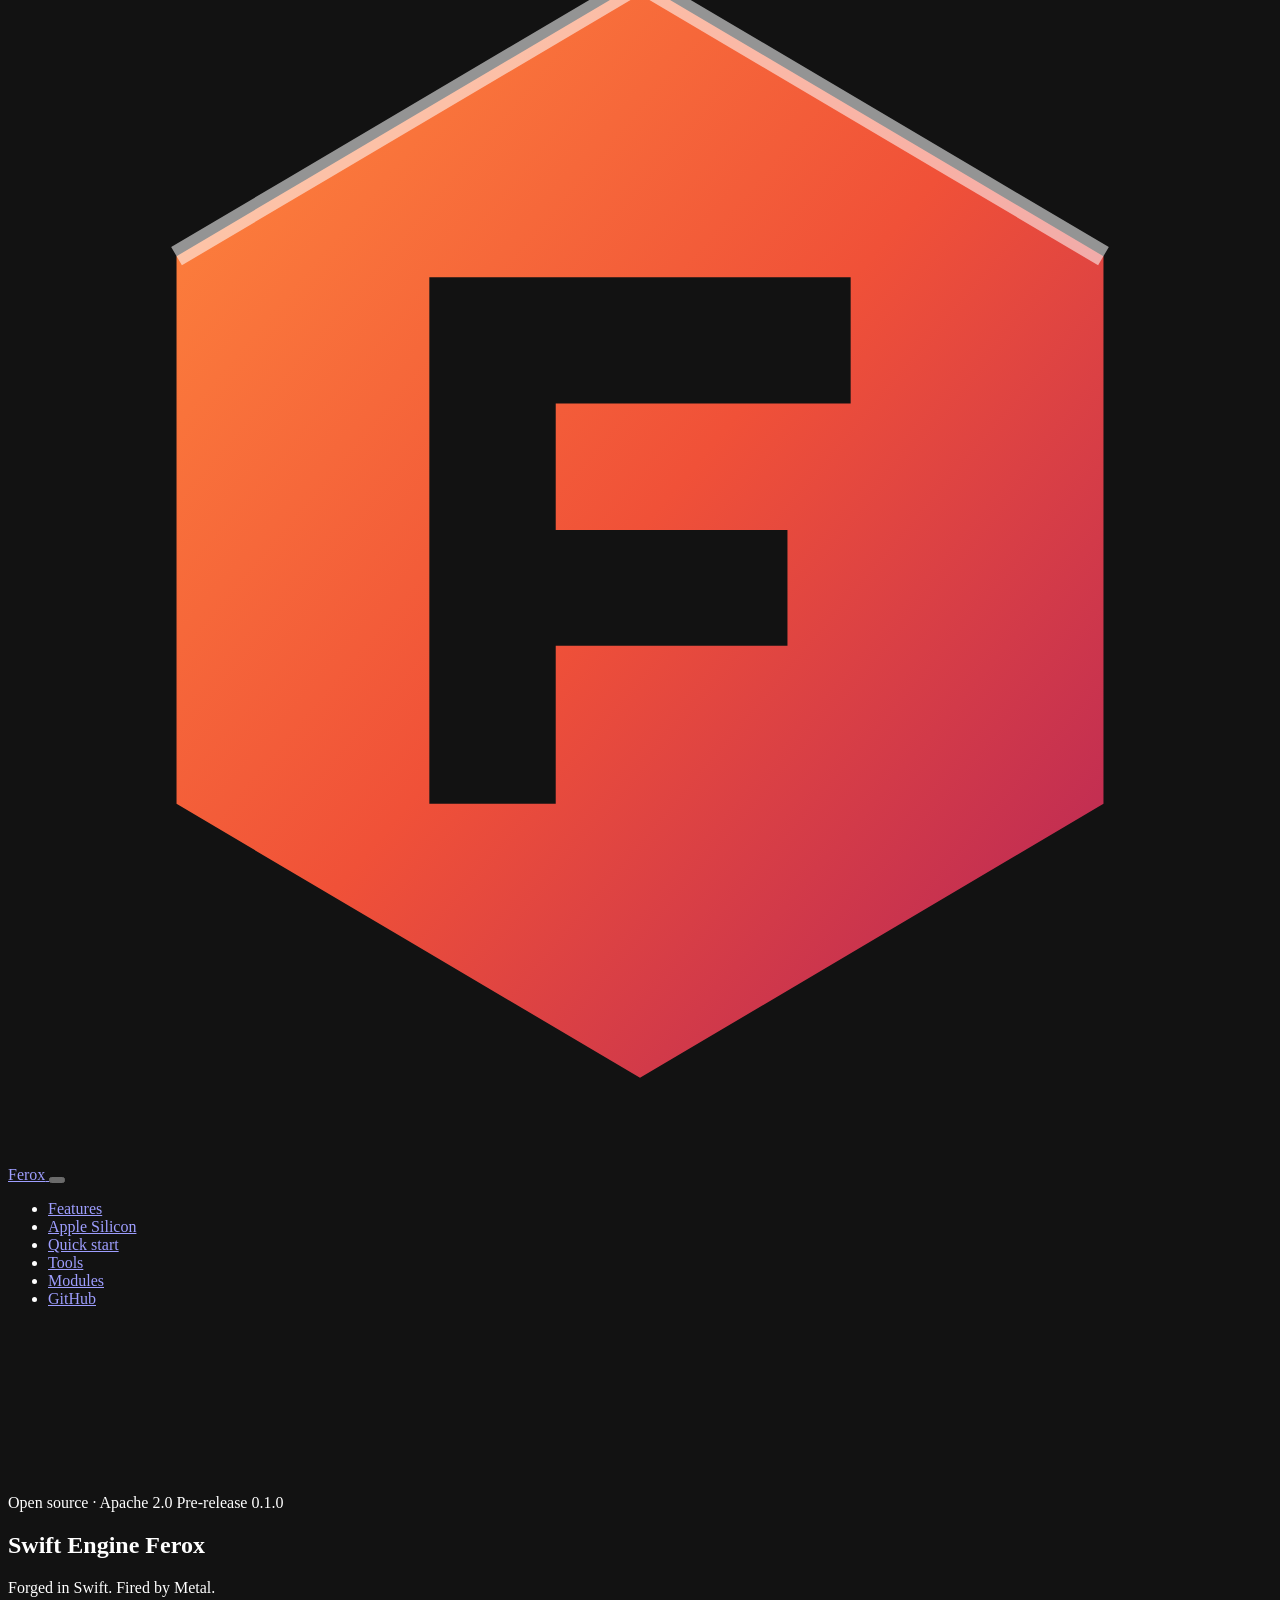
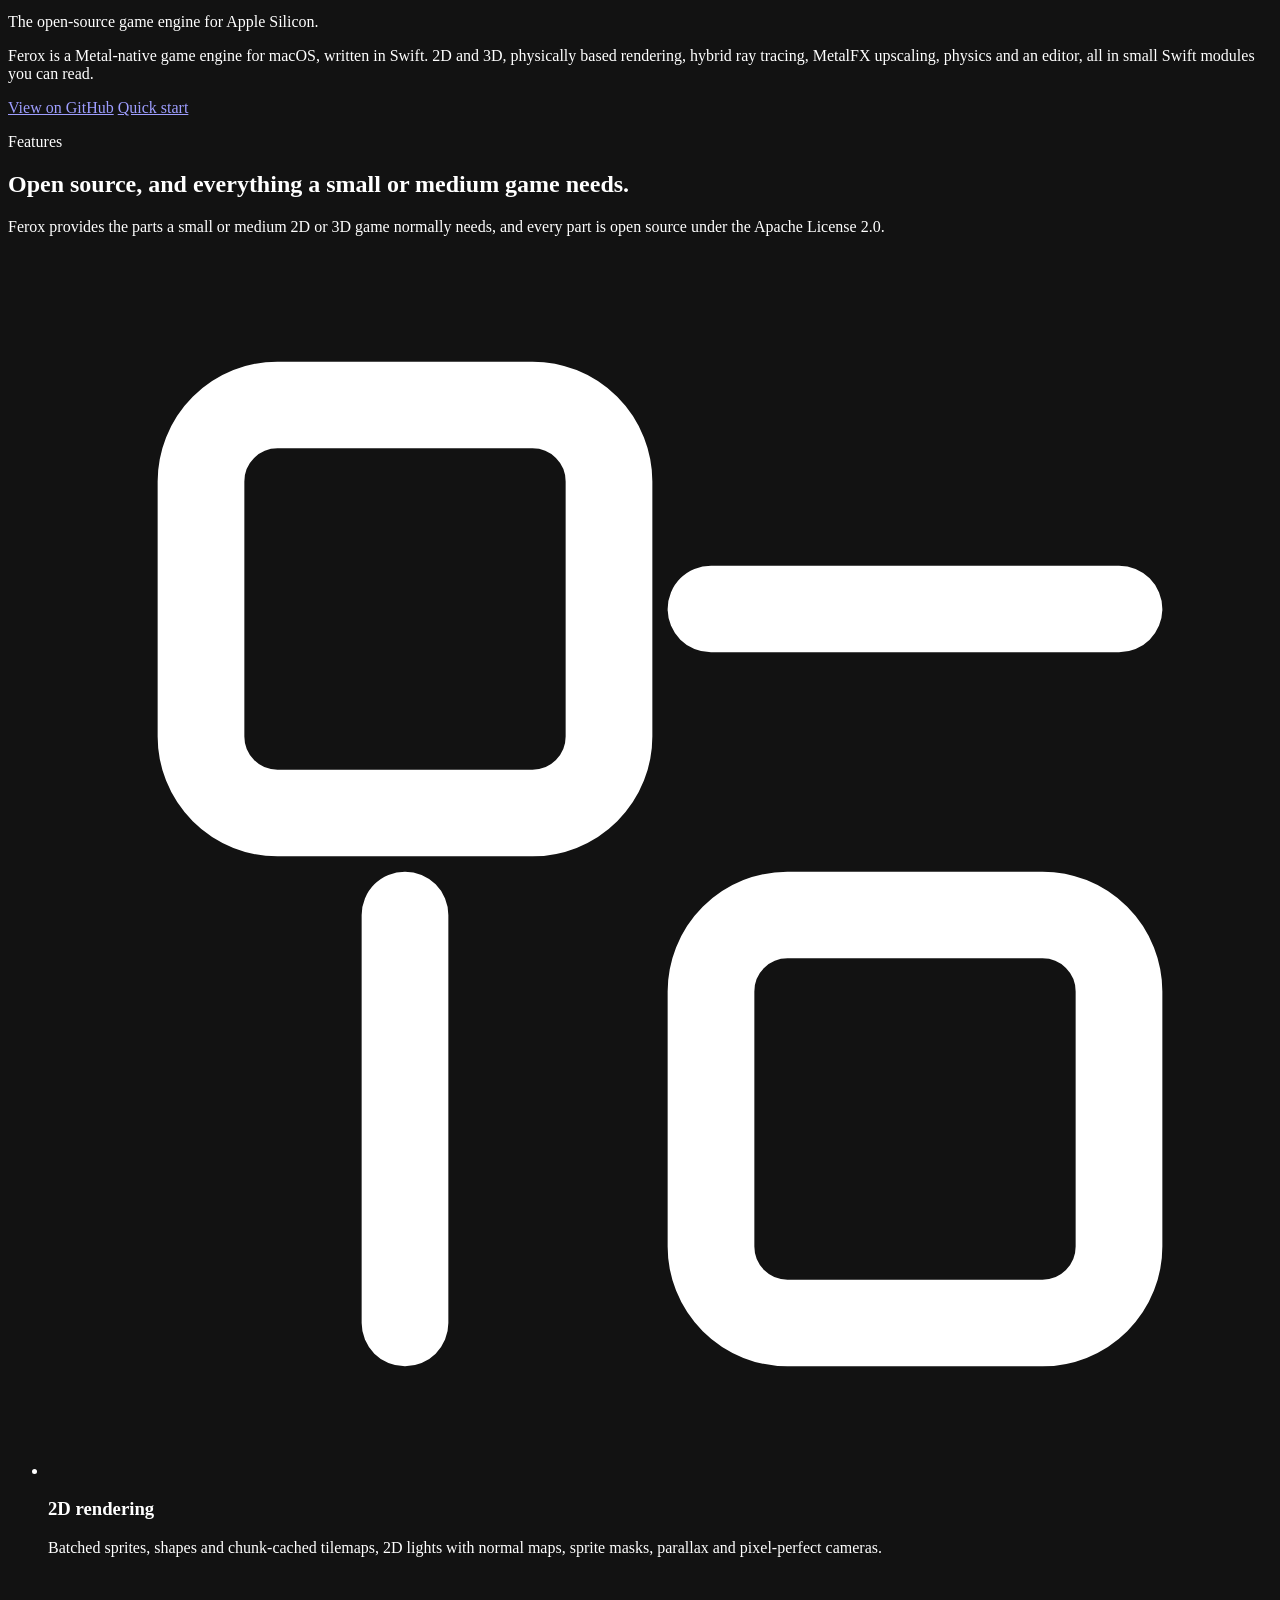
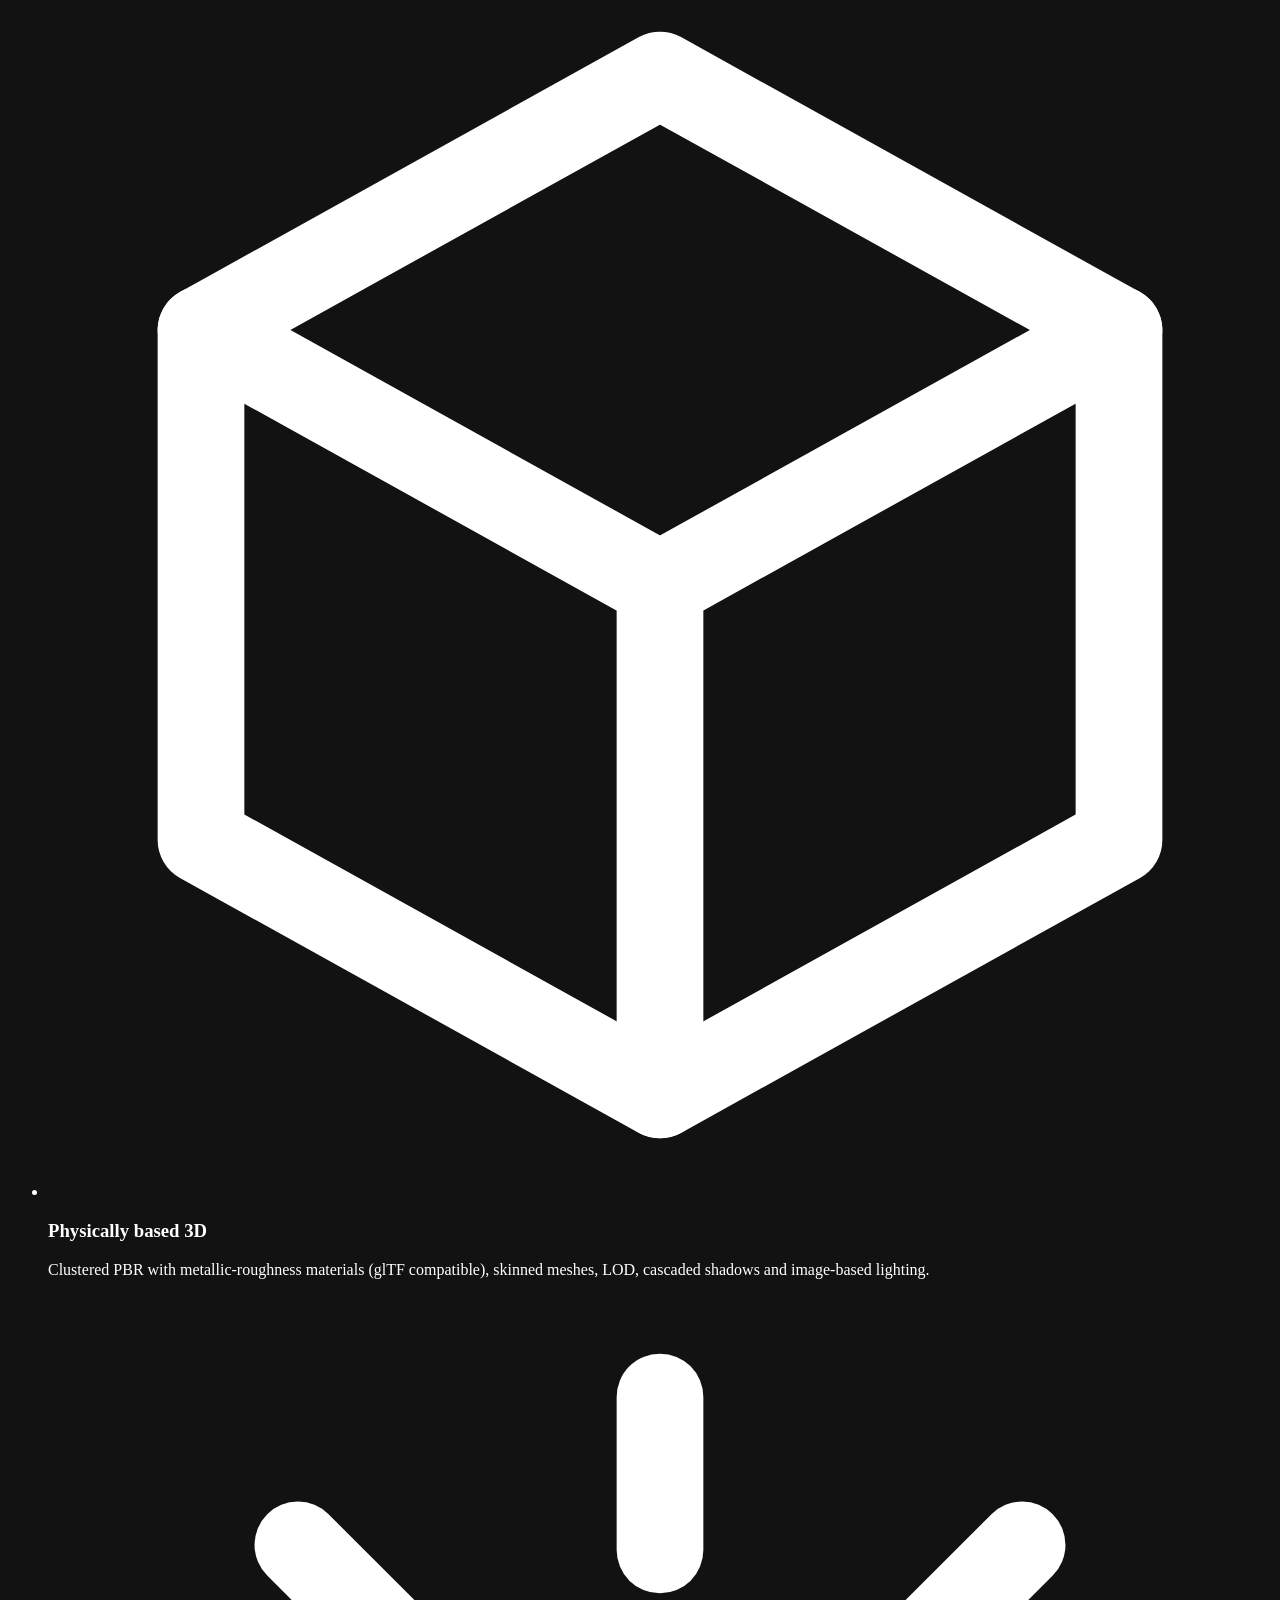
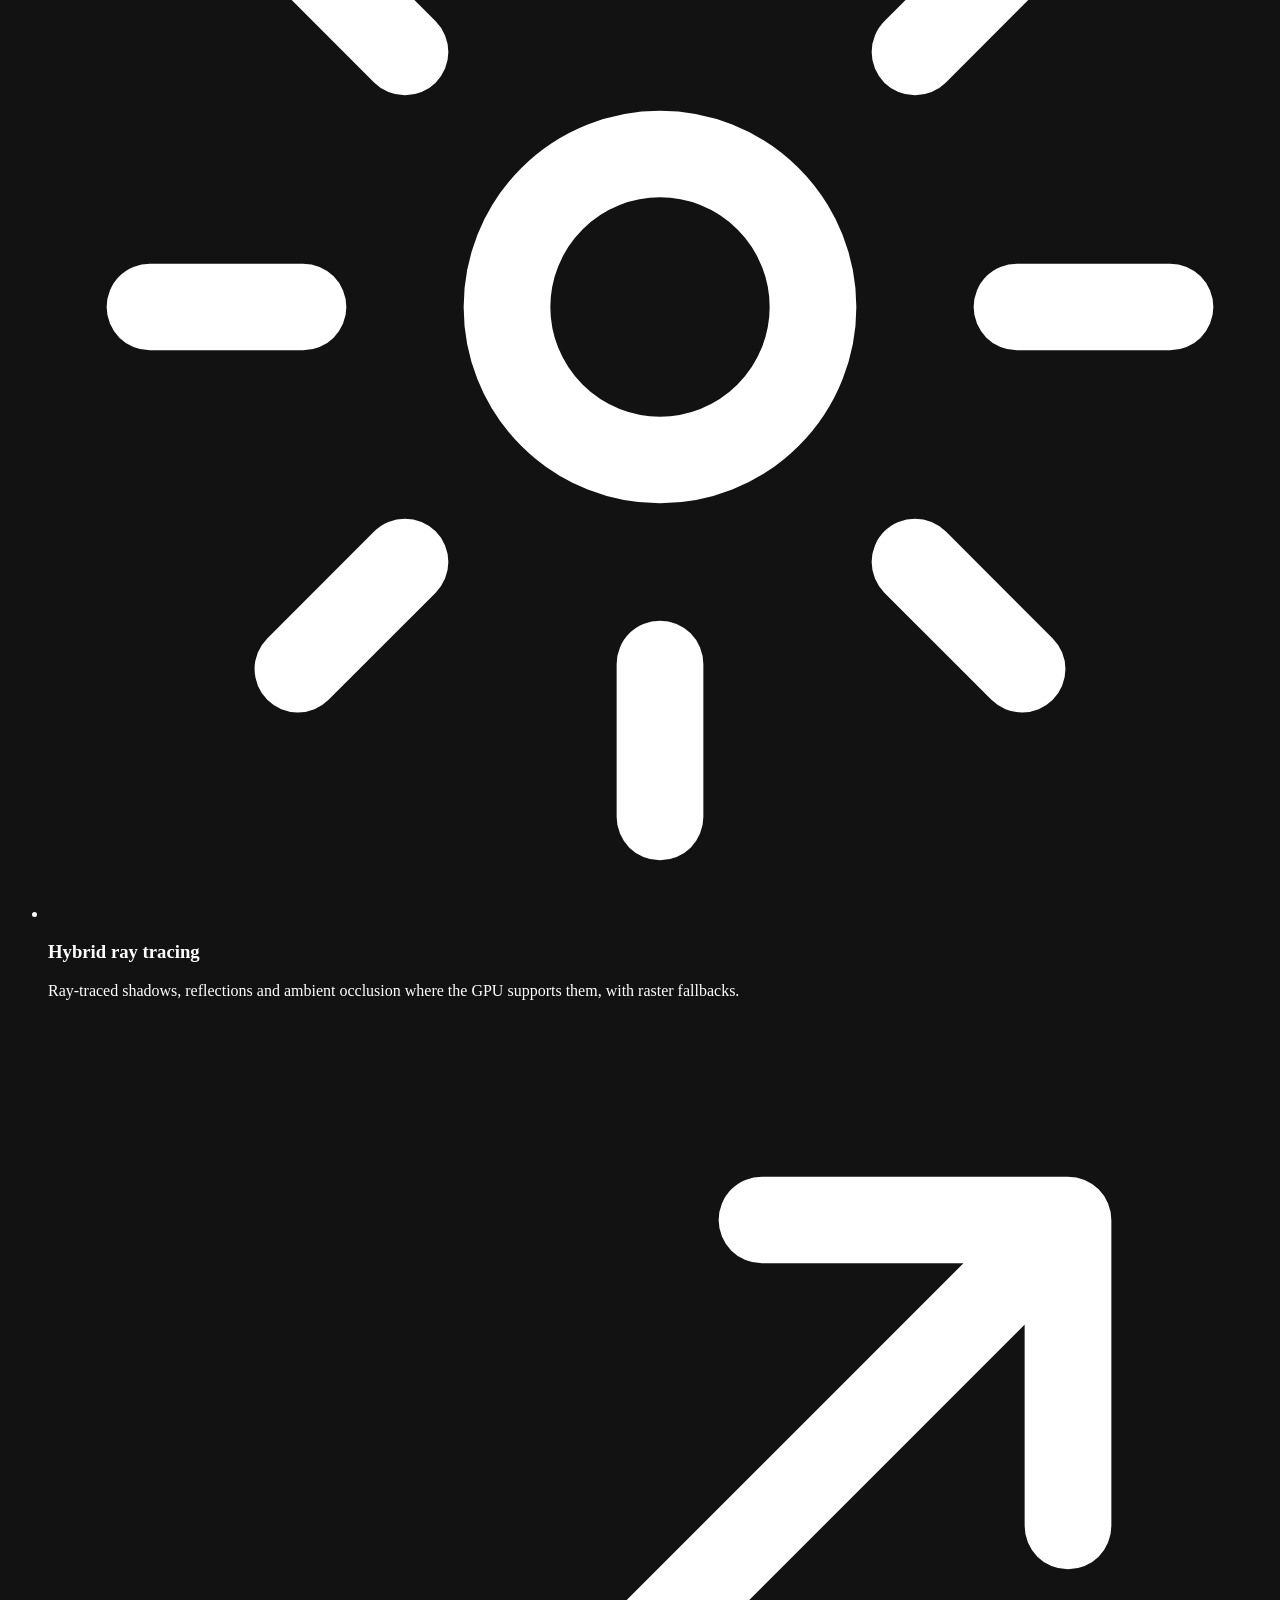
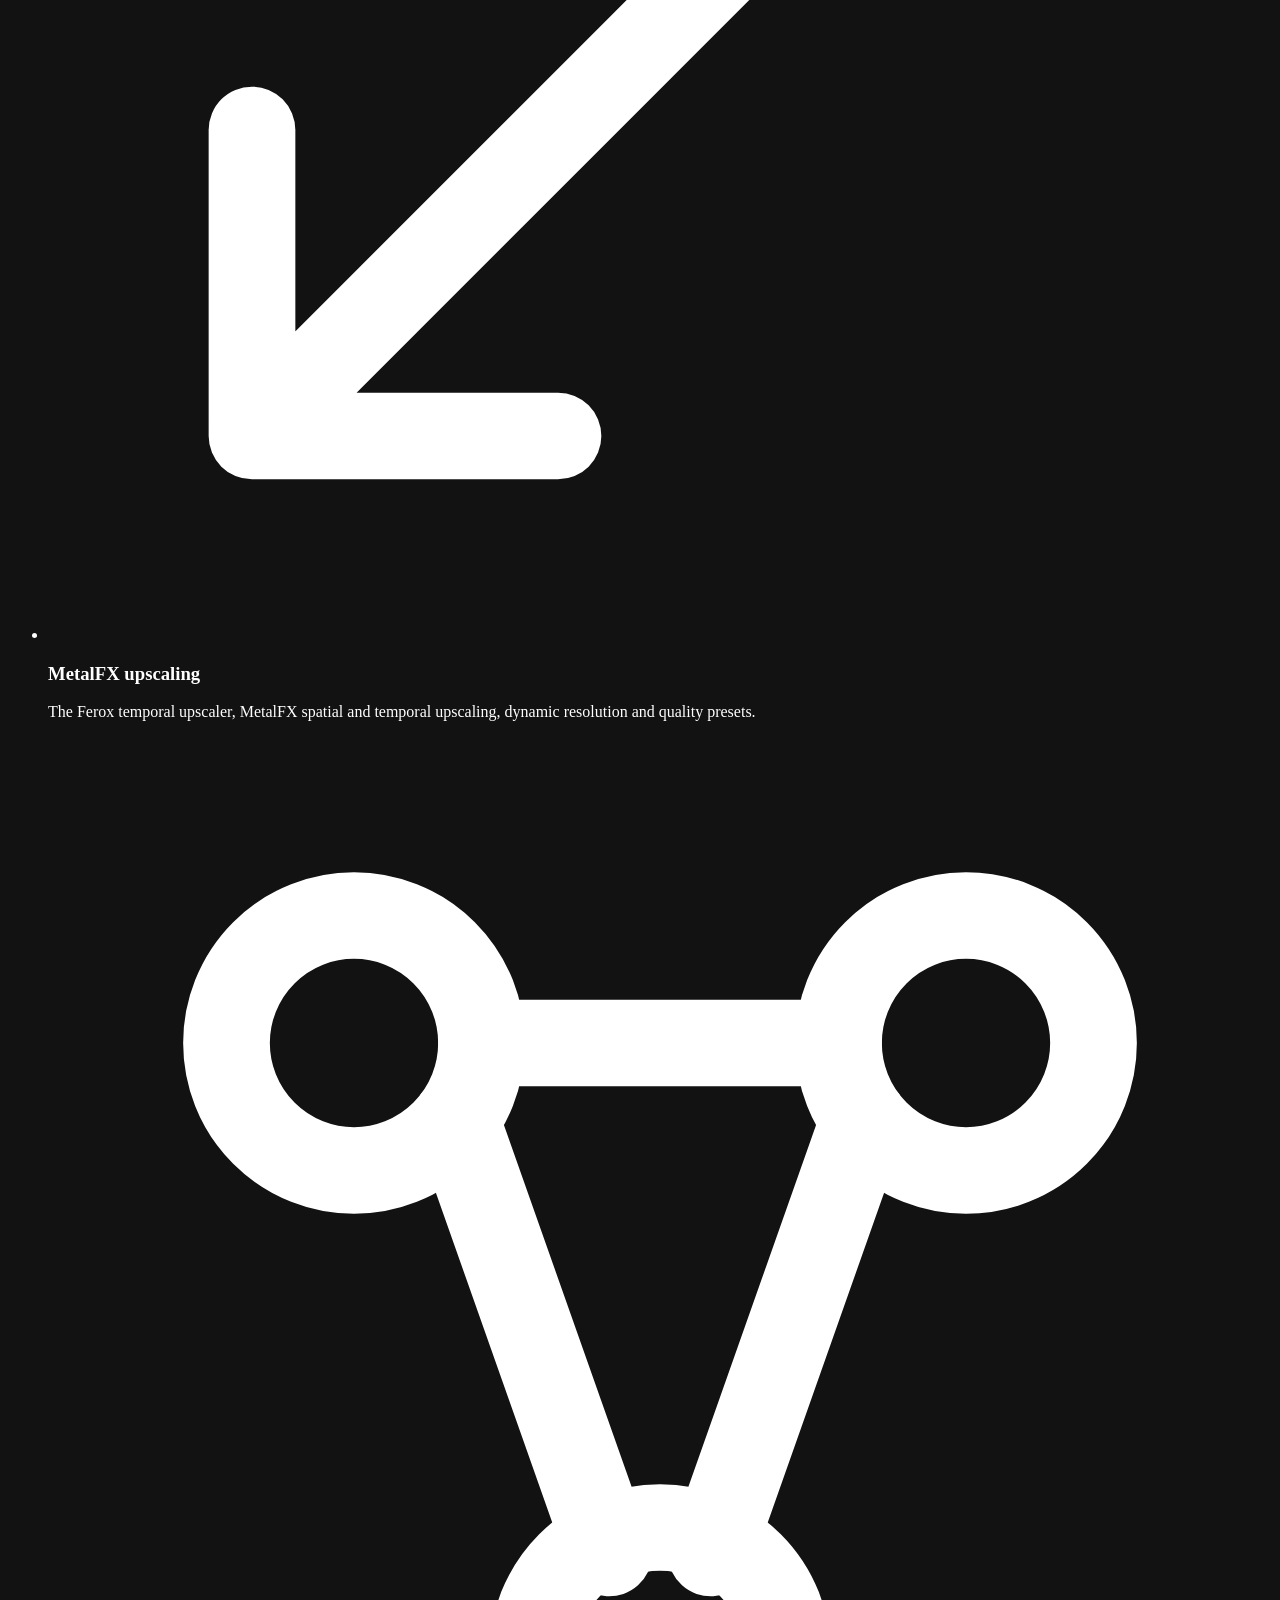
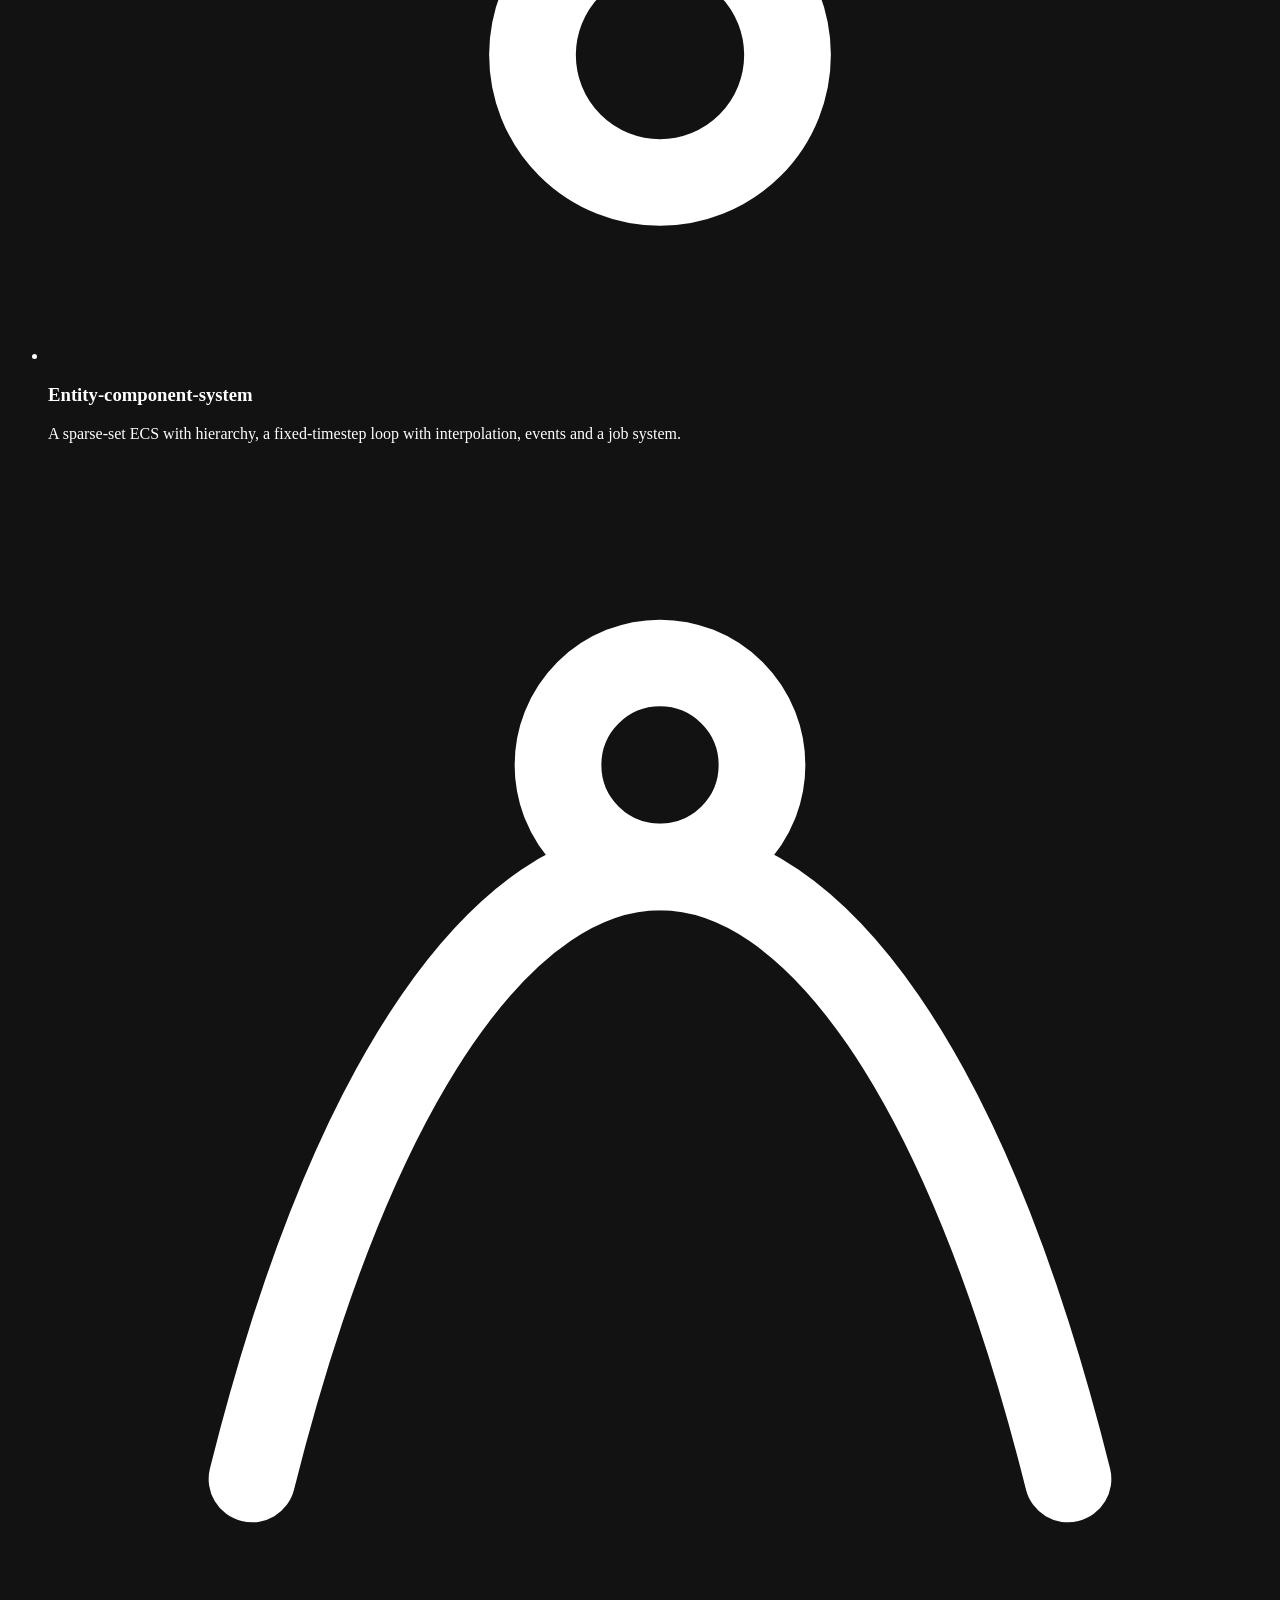
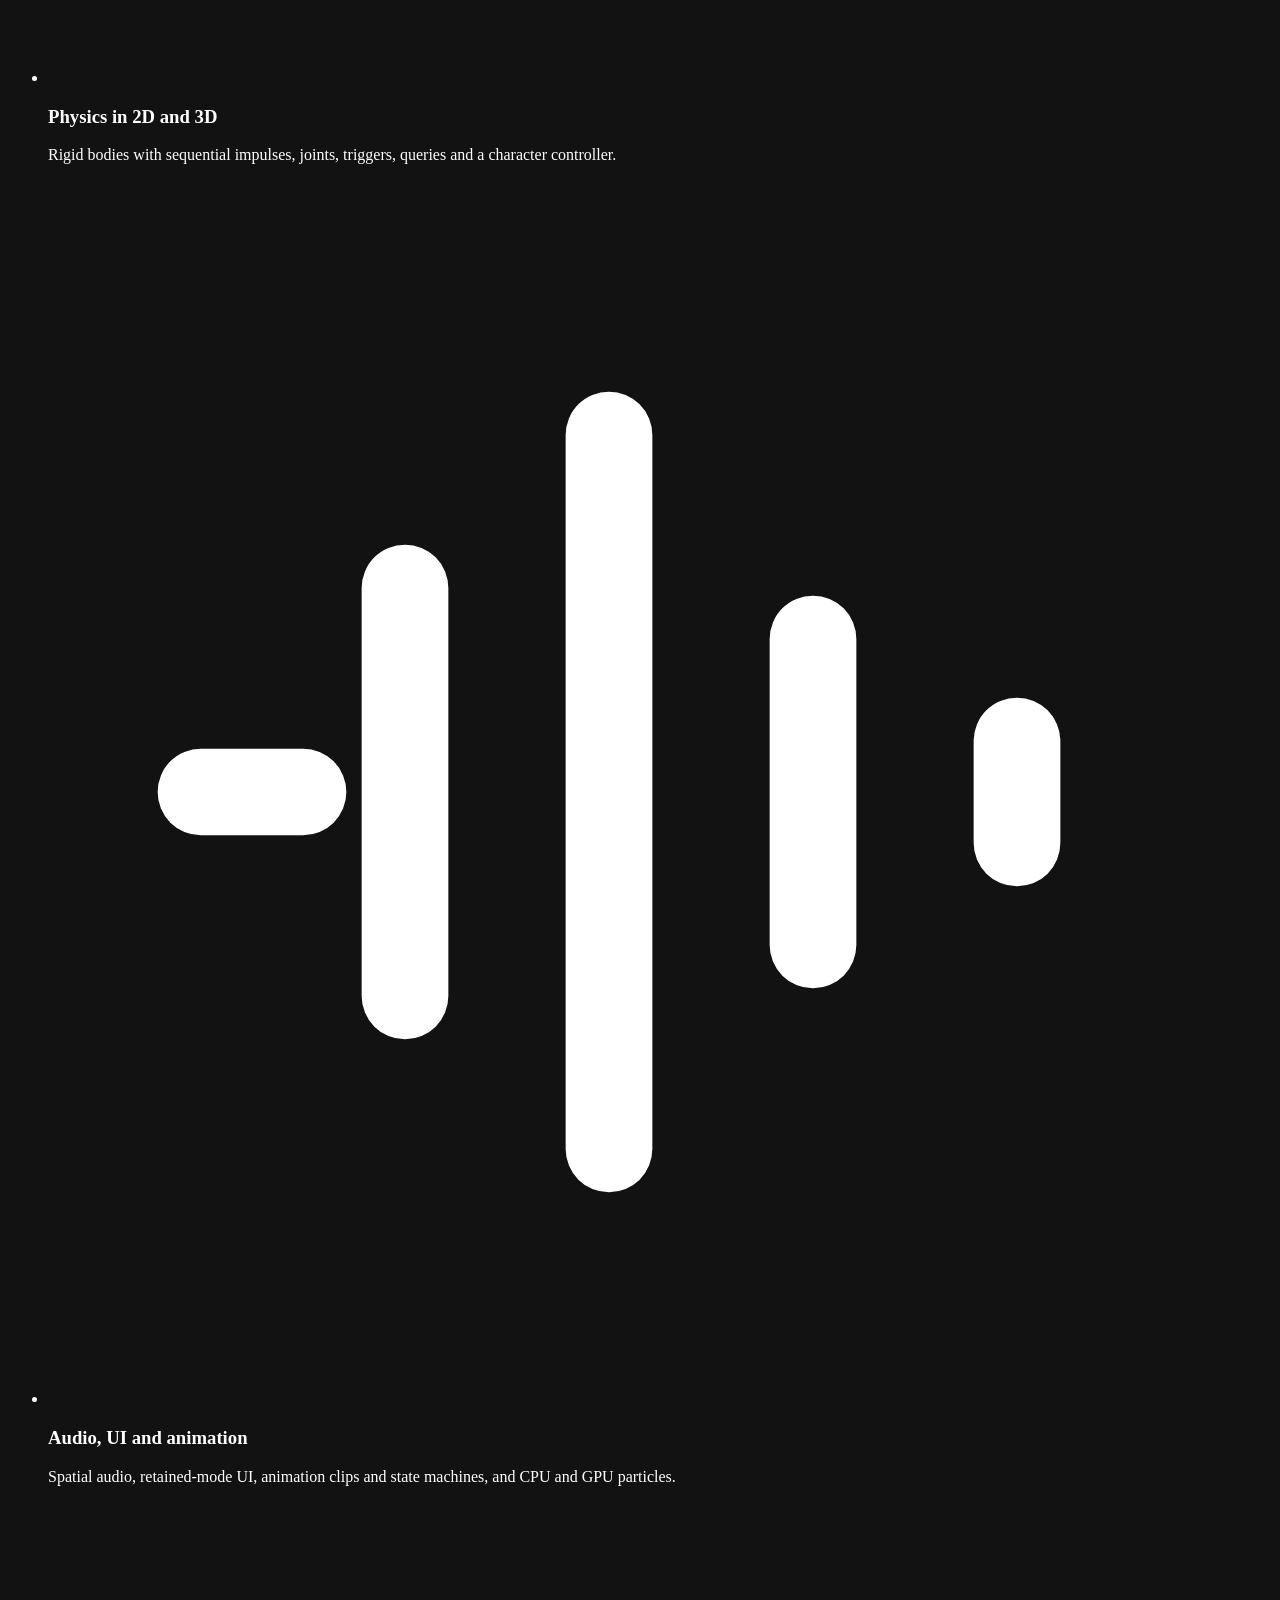
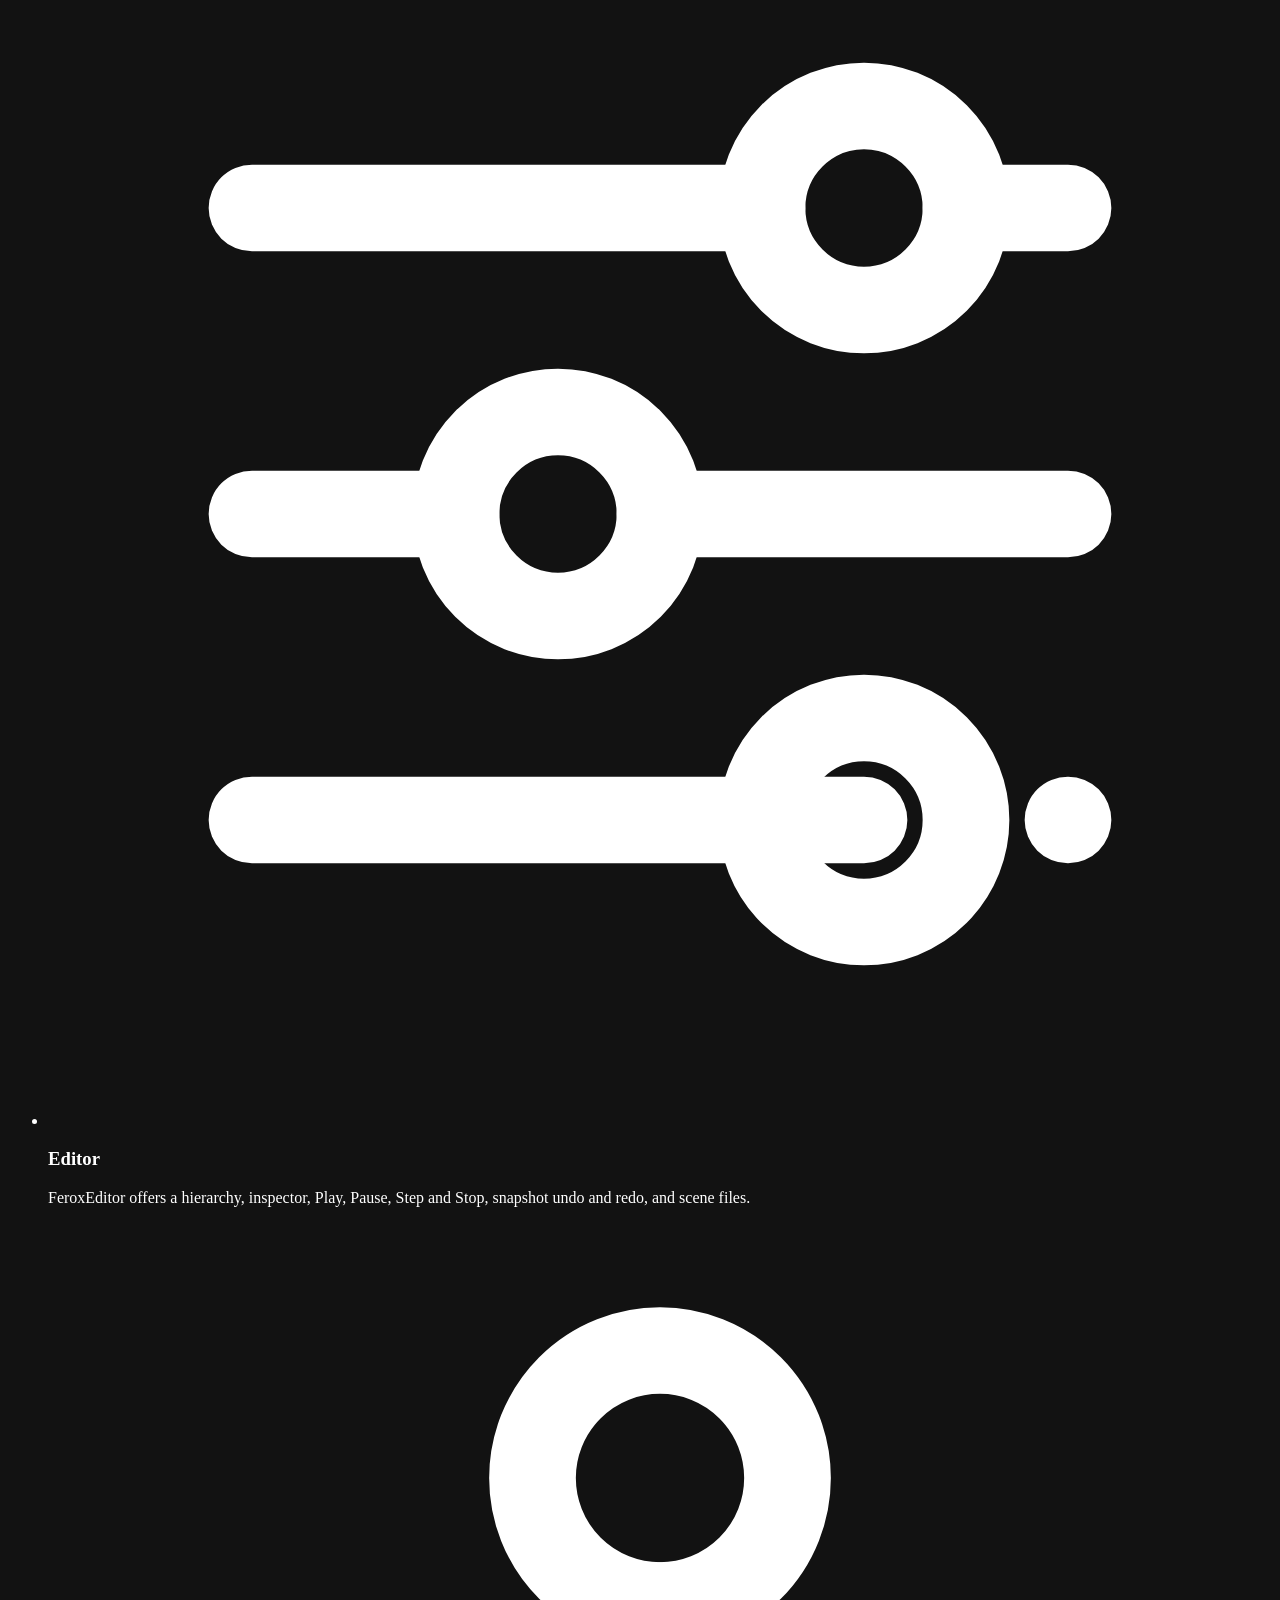
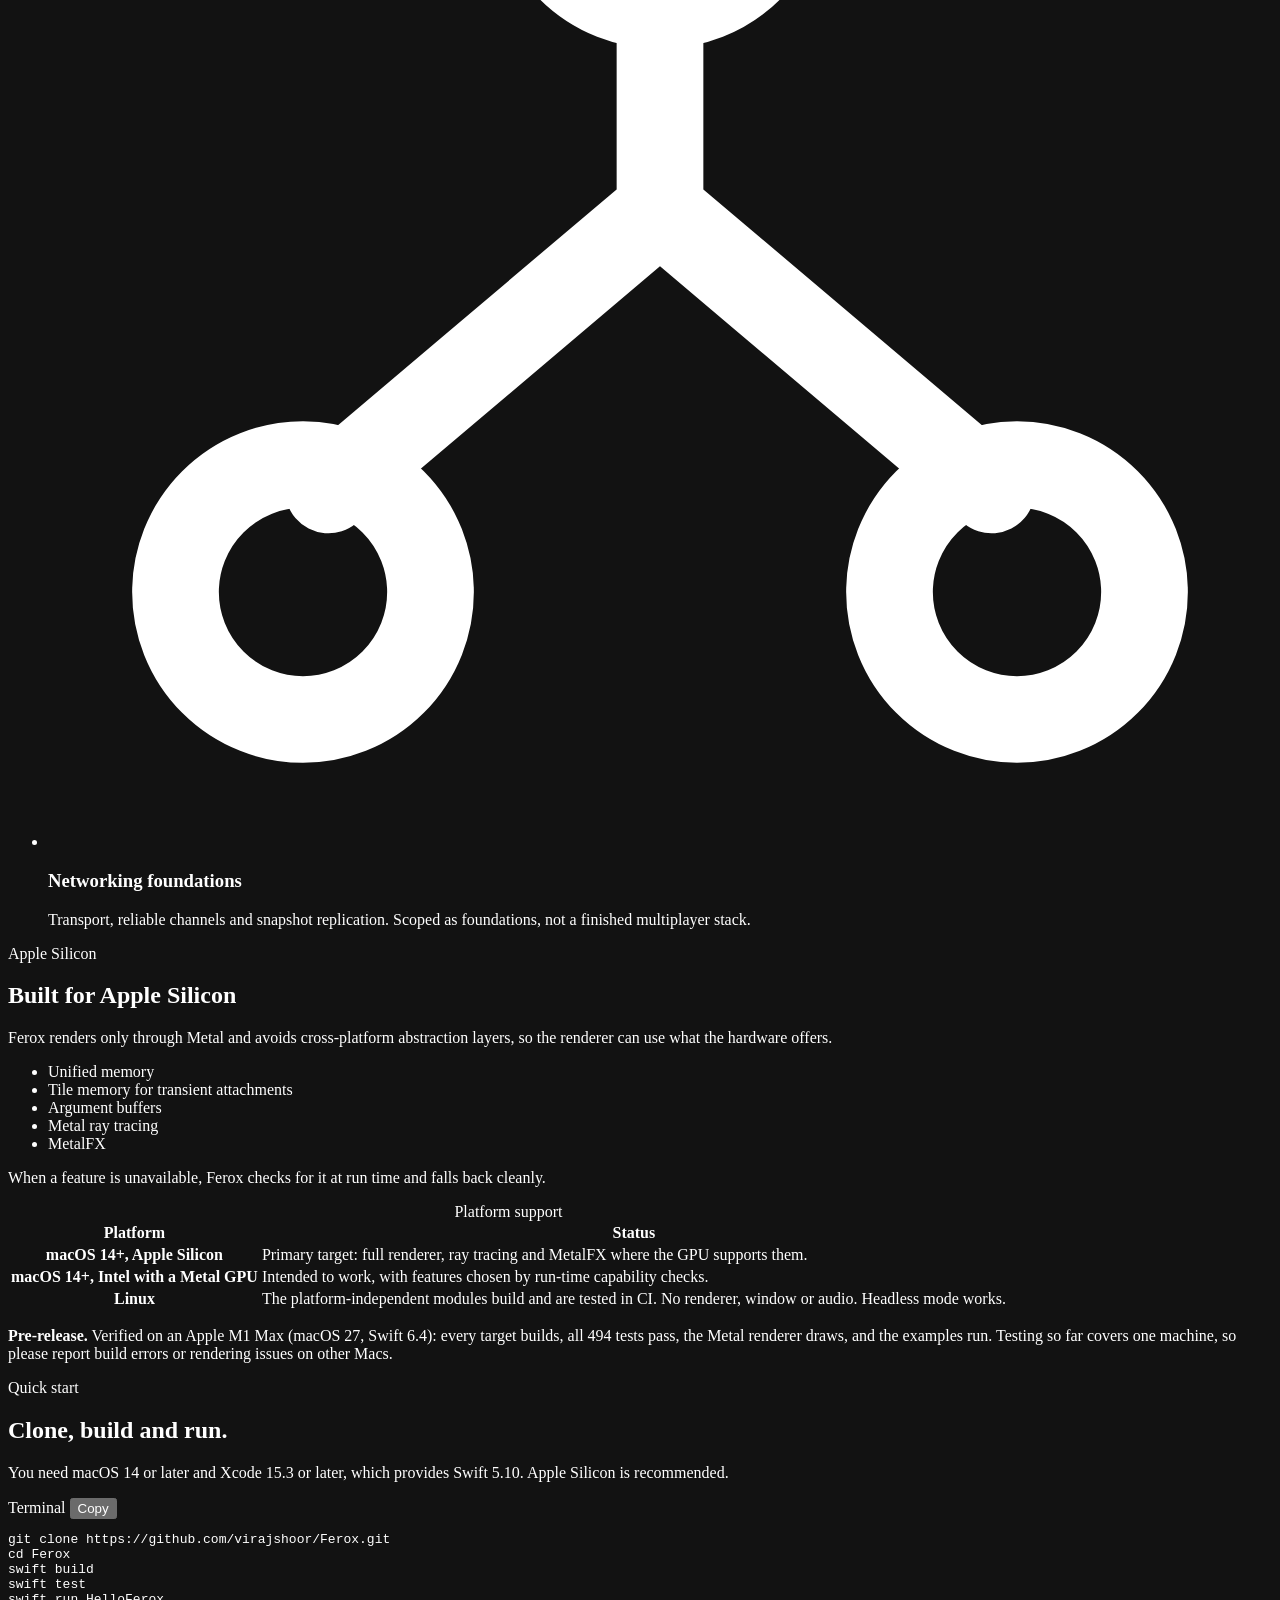
==== commit d30c9189: "docs: record first verified build and run on Apple hardware Co-Authored-By: Claude Opus 5.5 <noreply" ====
--- a/Website/index.html
+++ b/Website/index.html
@@ -268,7 +268,7 @@
             </tbody>
           </table>
         </div>
-        <p class="notice"><strong>Pre-release.</strong> The Swift sources and Metal shaders have been syntax-checked but not yet compiled, run or profiled on Apple hardware. Expect compile errors on the first build, and please report them. This site publishes no benchmark figures, because none have been recorded.</p>
+        <p class="notice"><strong>Pre-release.</strong> Verified on an Apple M1 Max (macOS 27, Swift 6.4): every target builds, all 494 tests pass, the Metal renderer draws, and the examples run. Testing so far covers one machine, so please report build errors or rendering issues on other Macs.</p>
       </div>
     </div>
   </section>
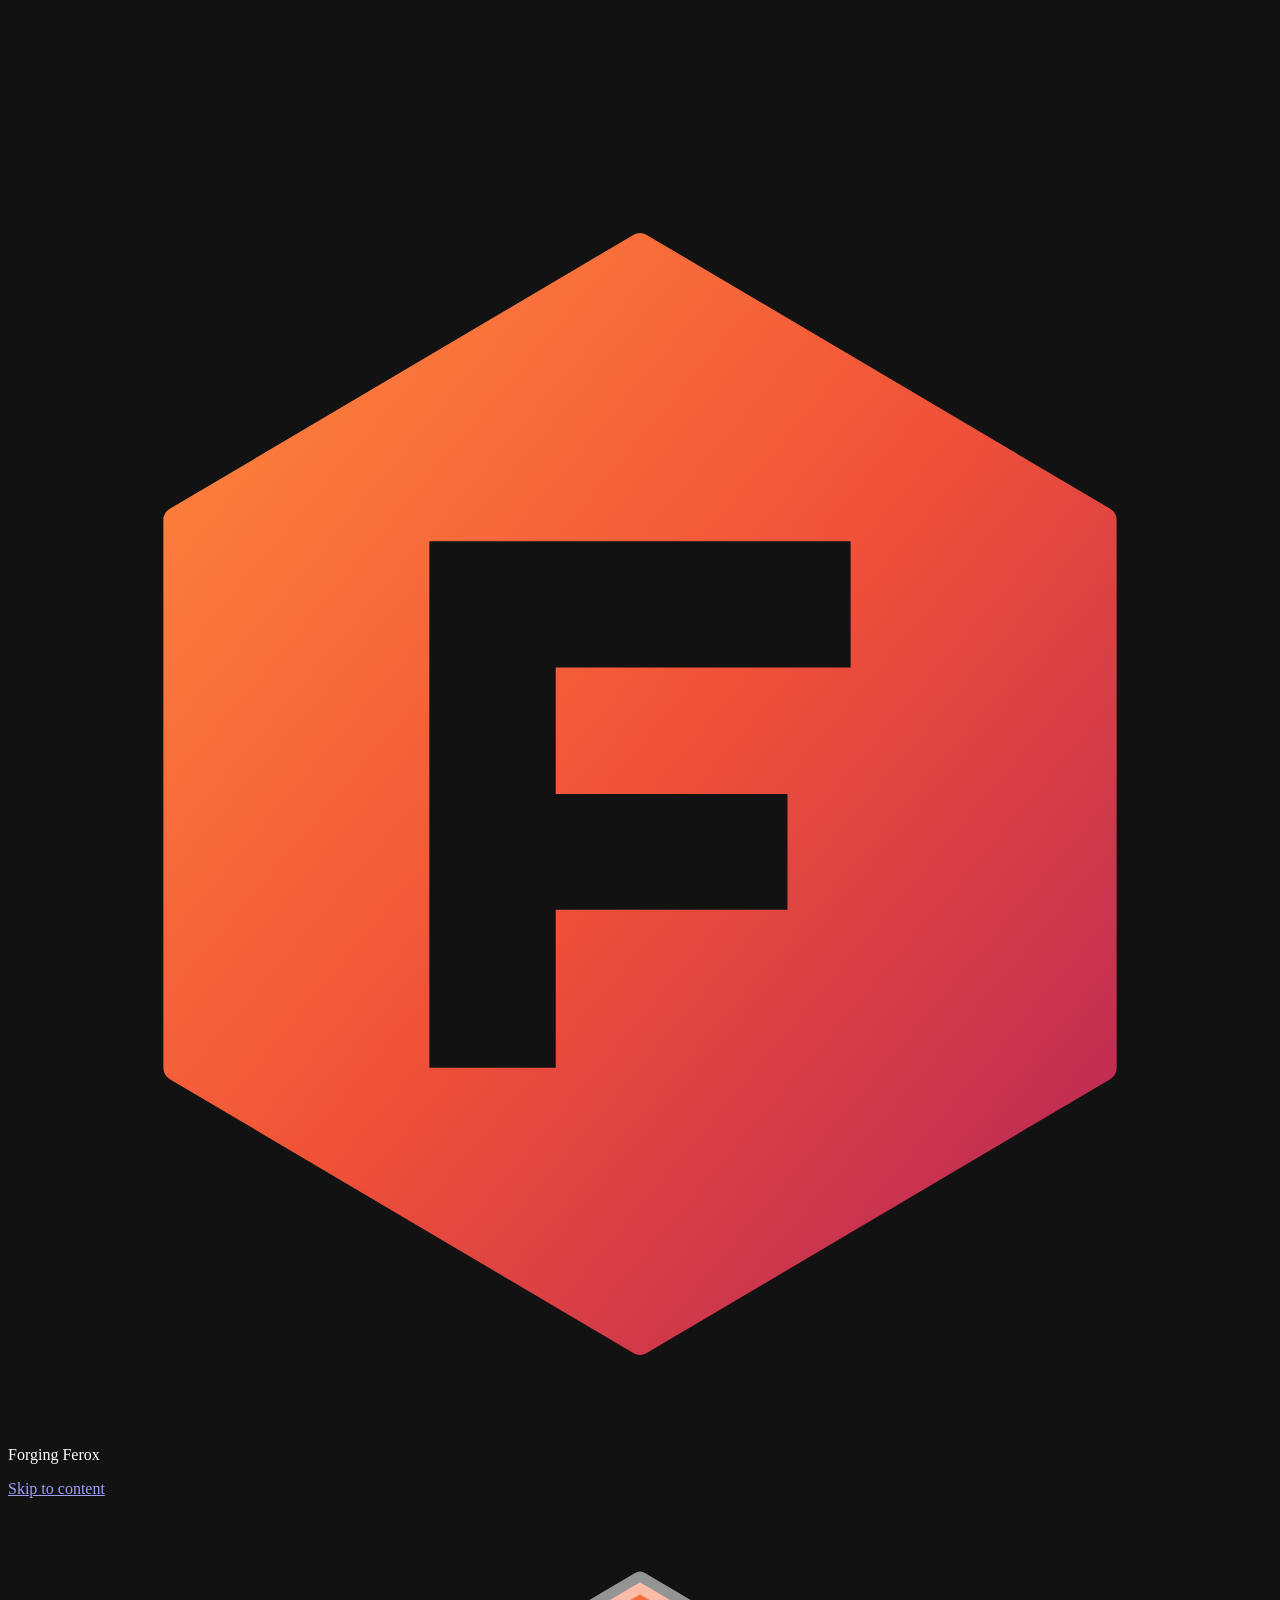
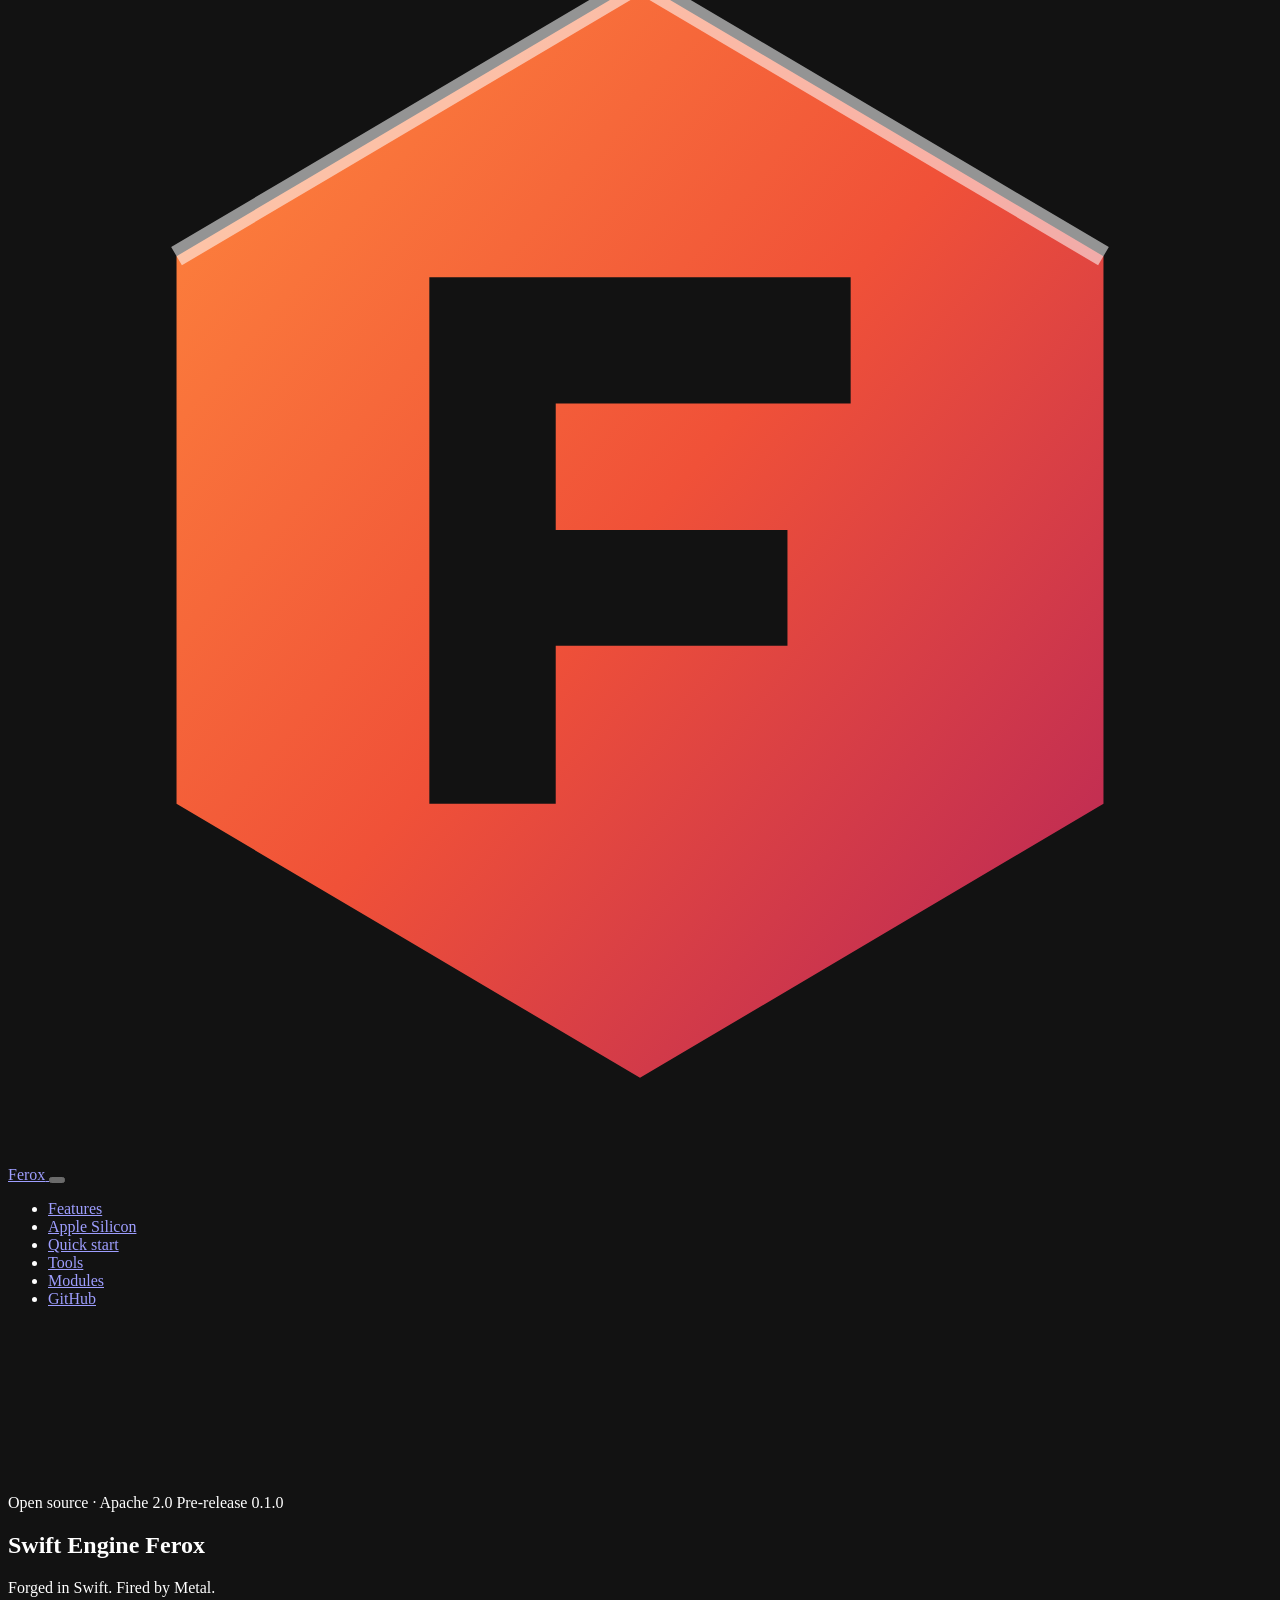
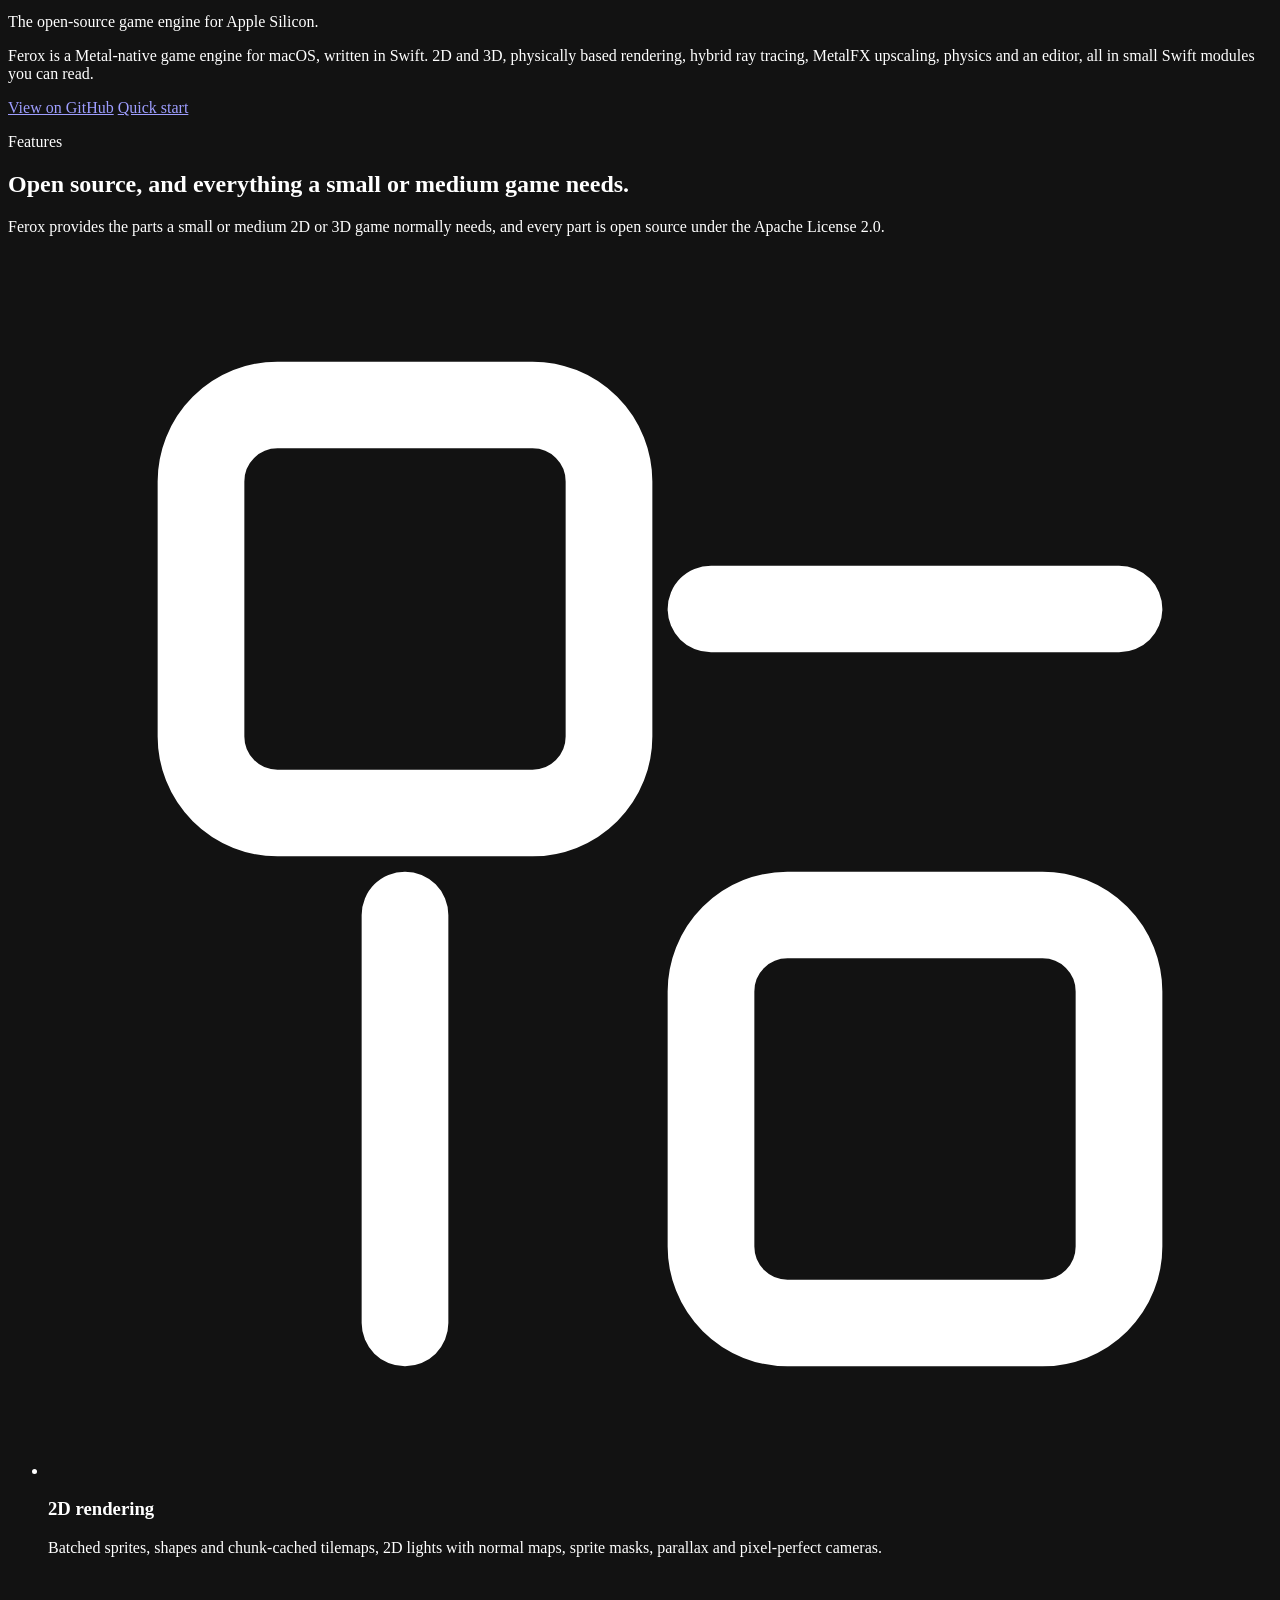
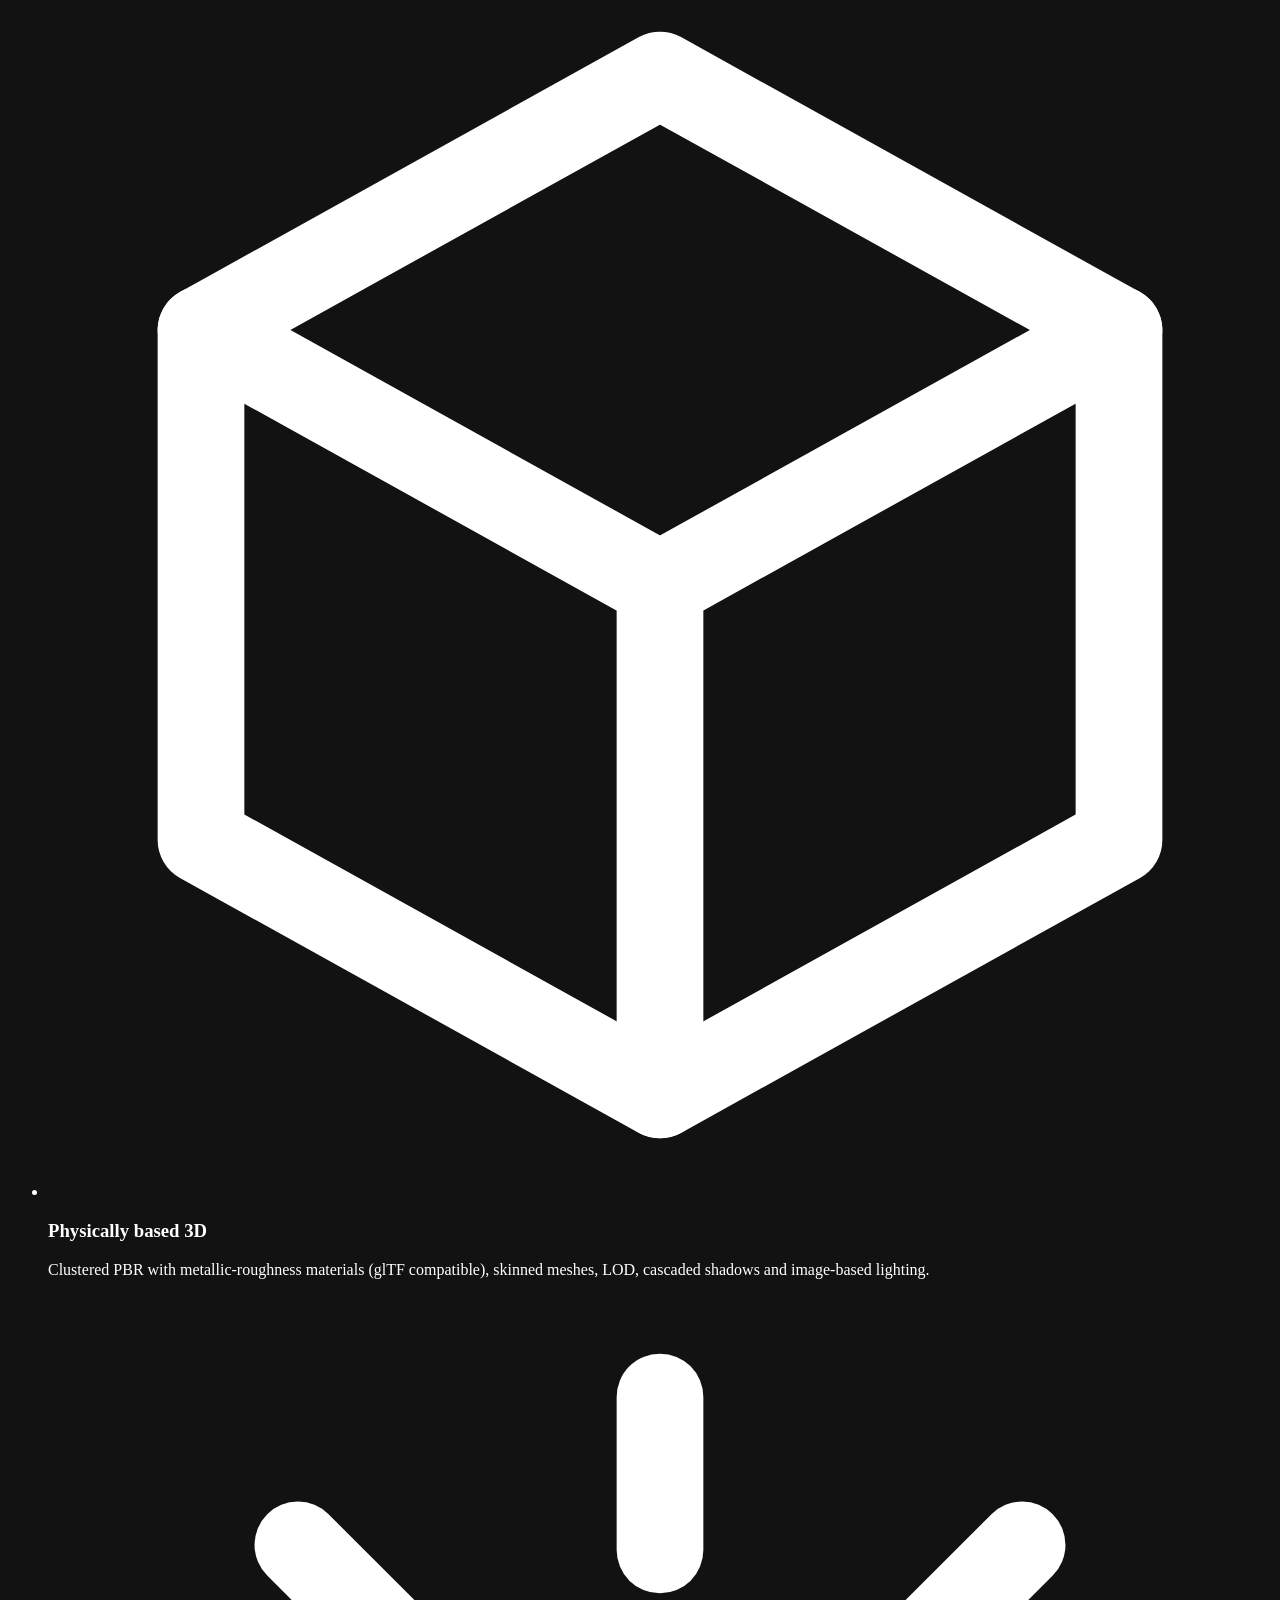
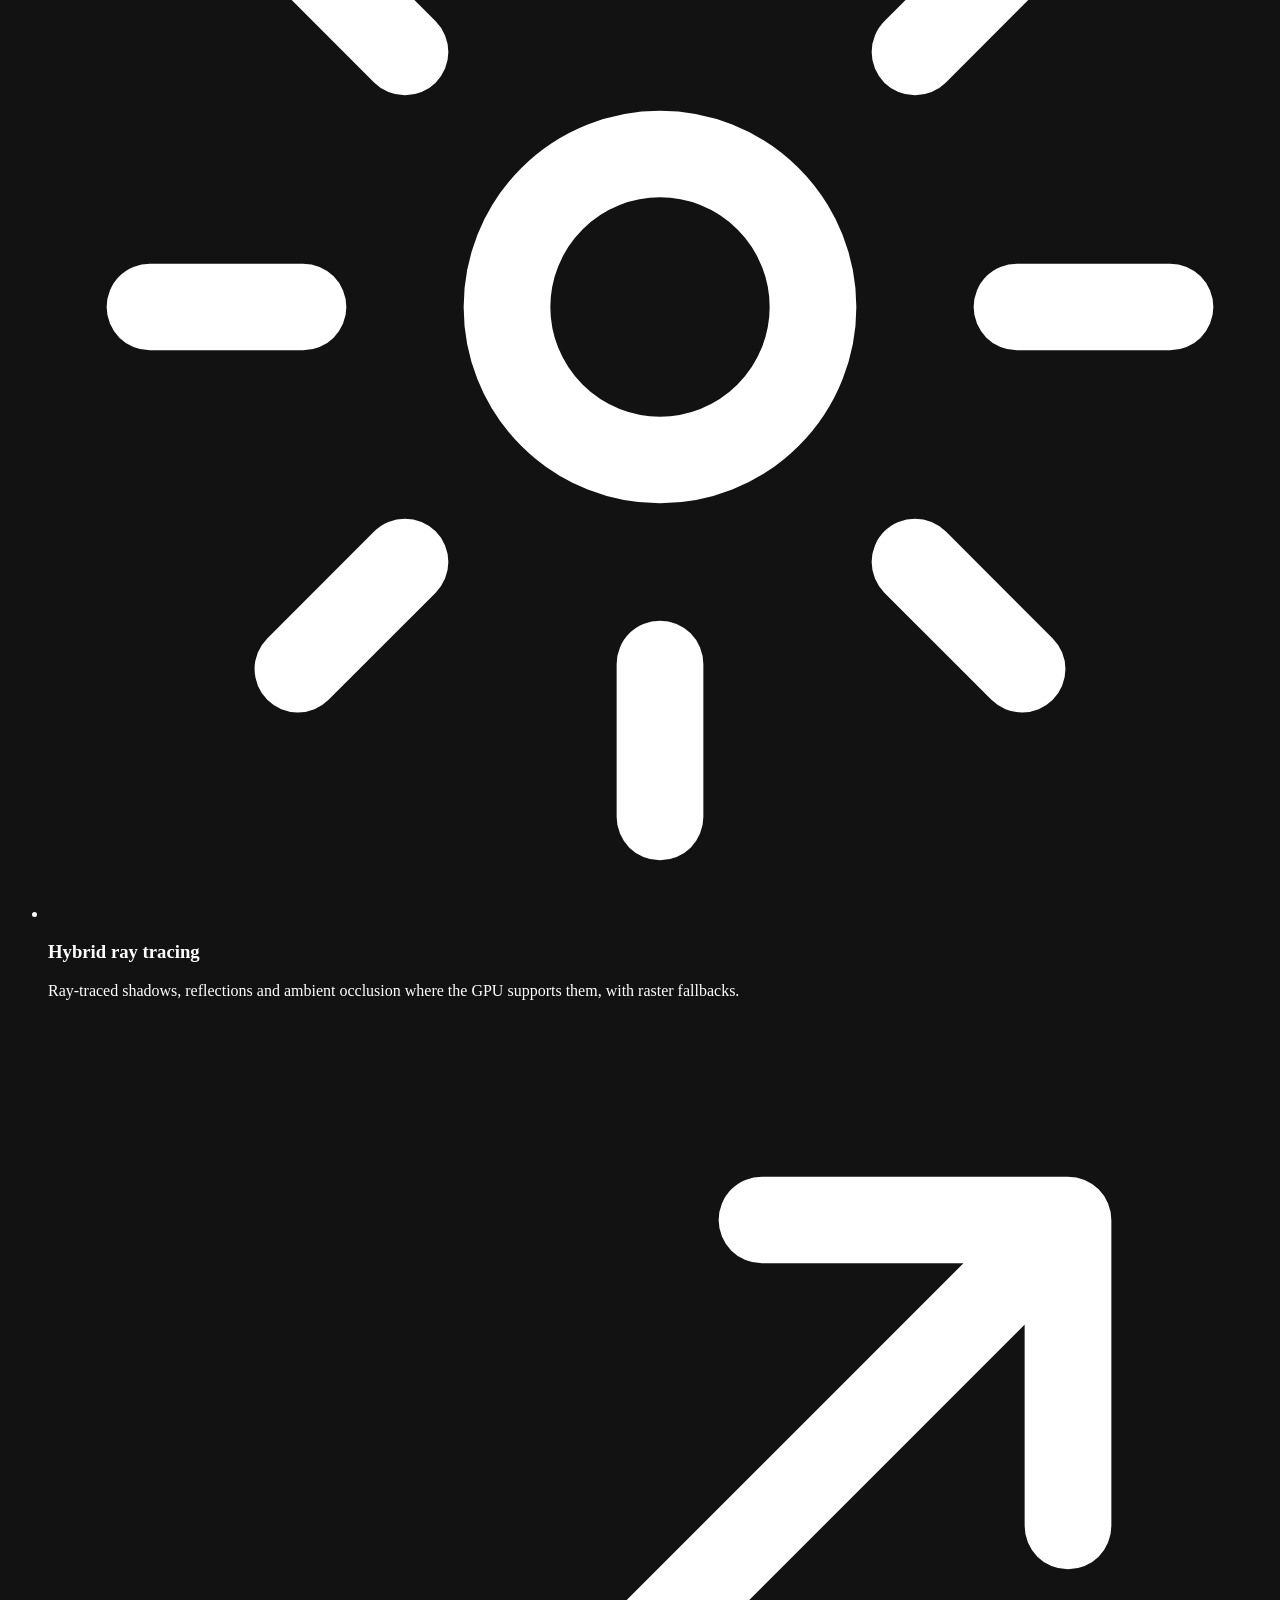
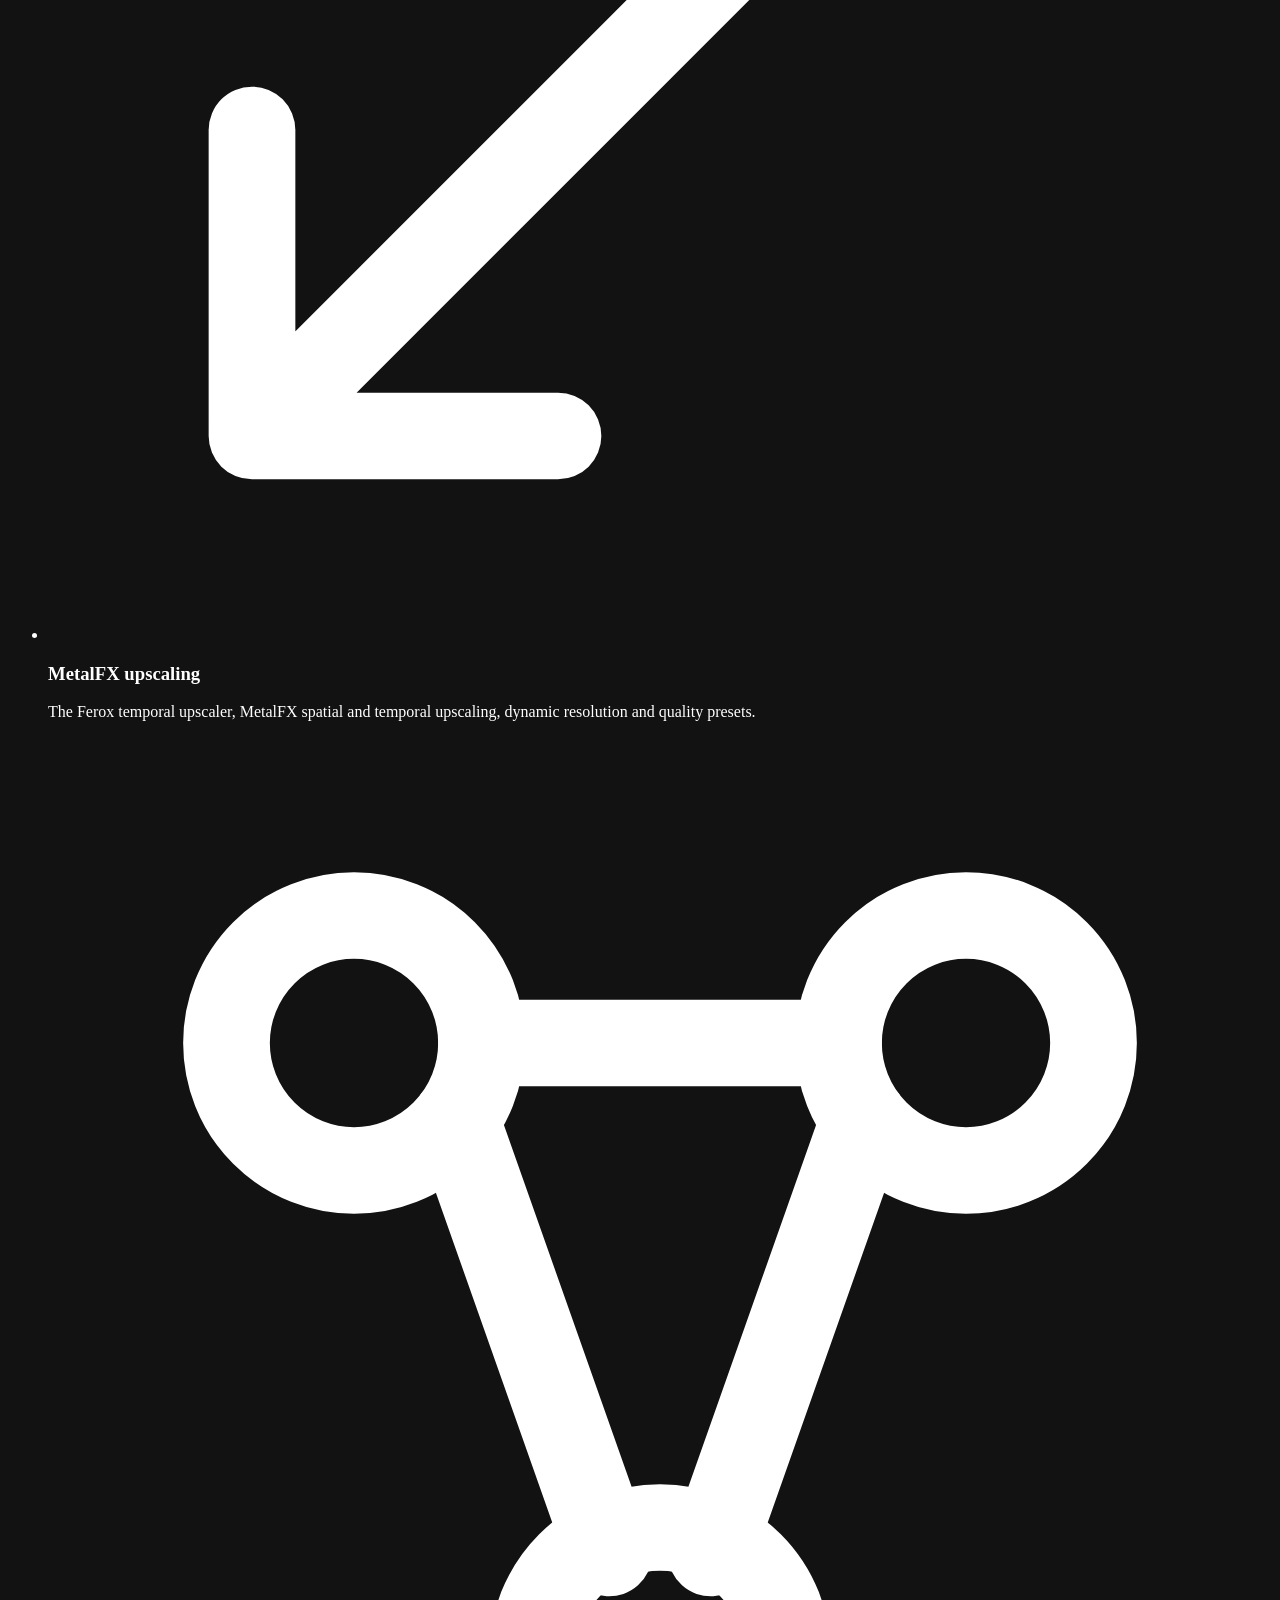
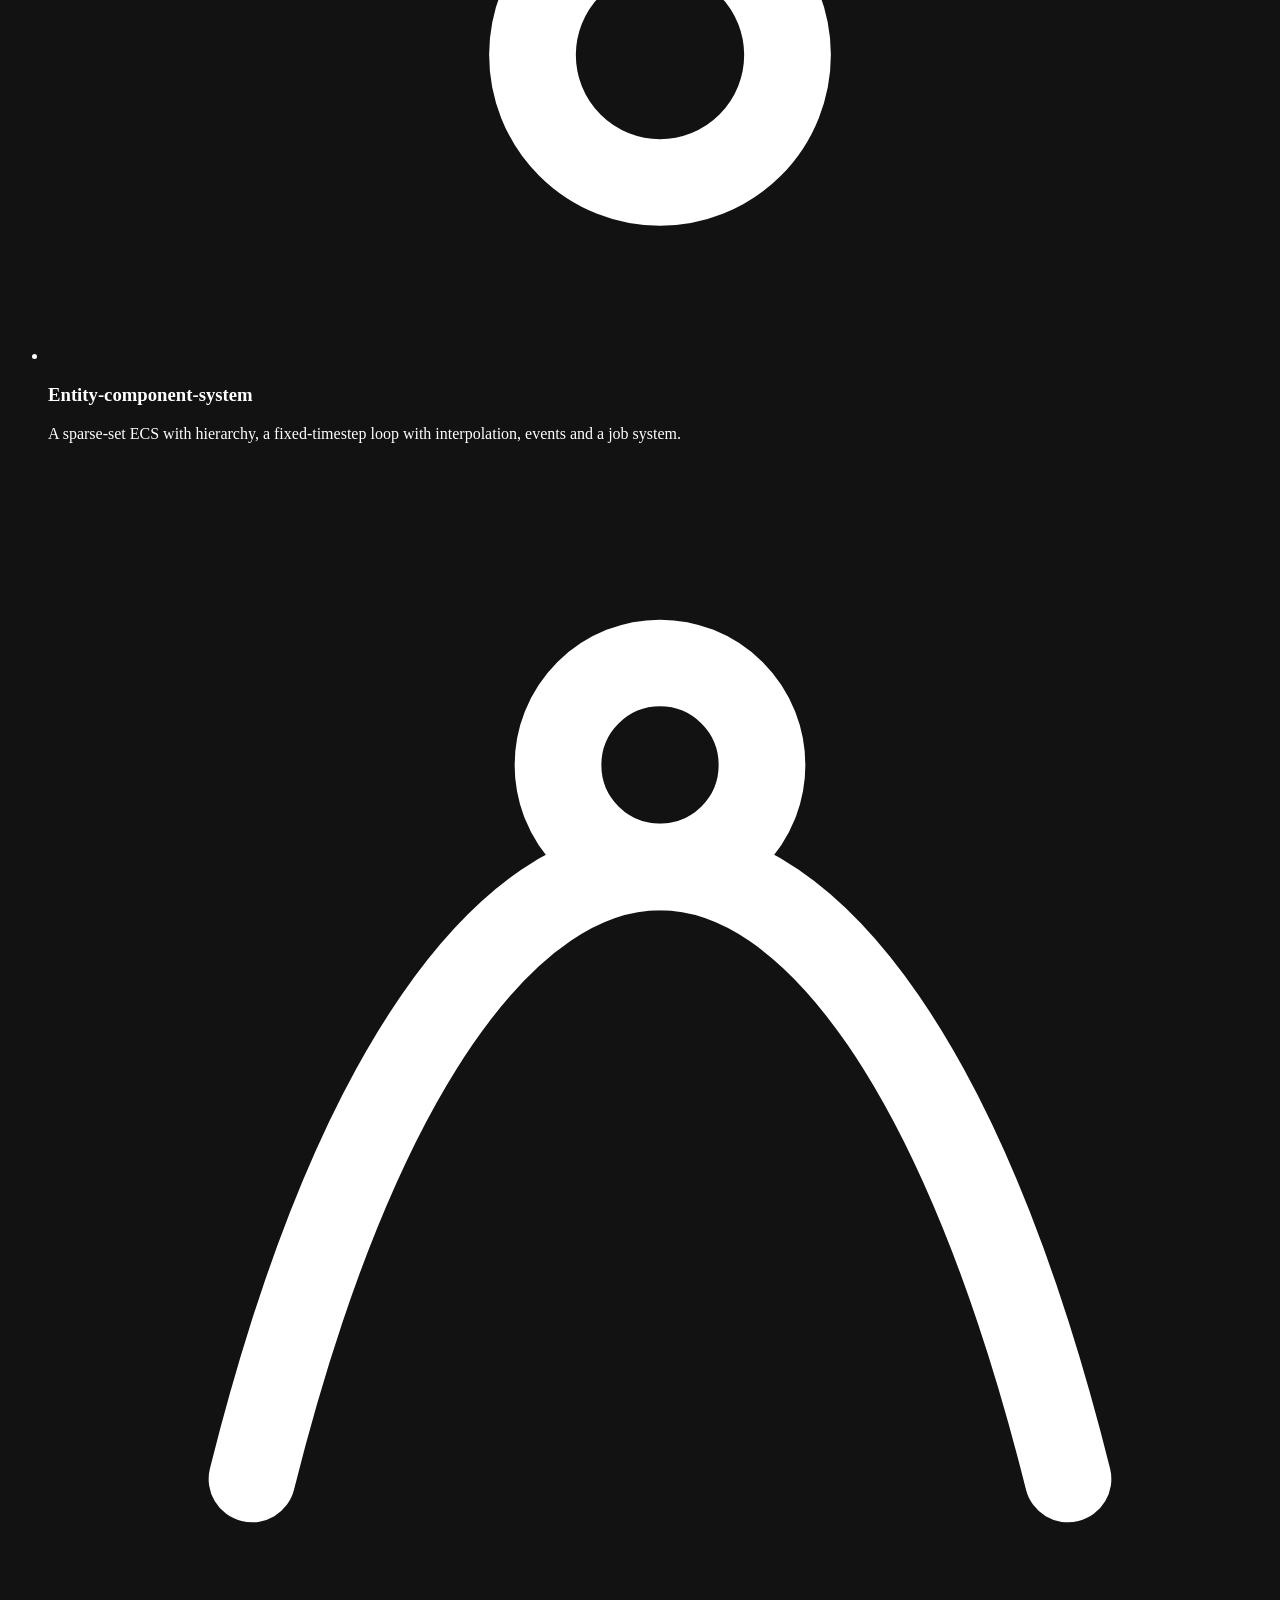
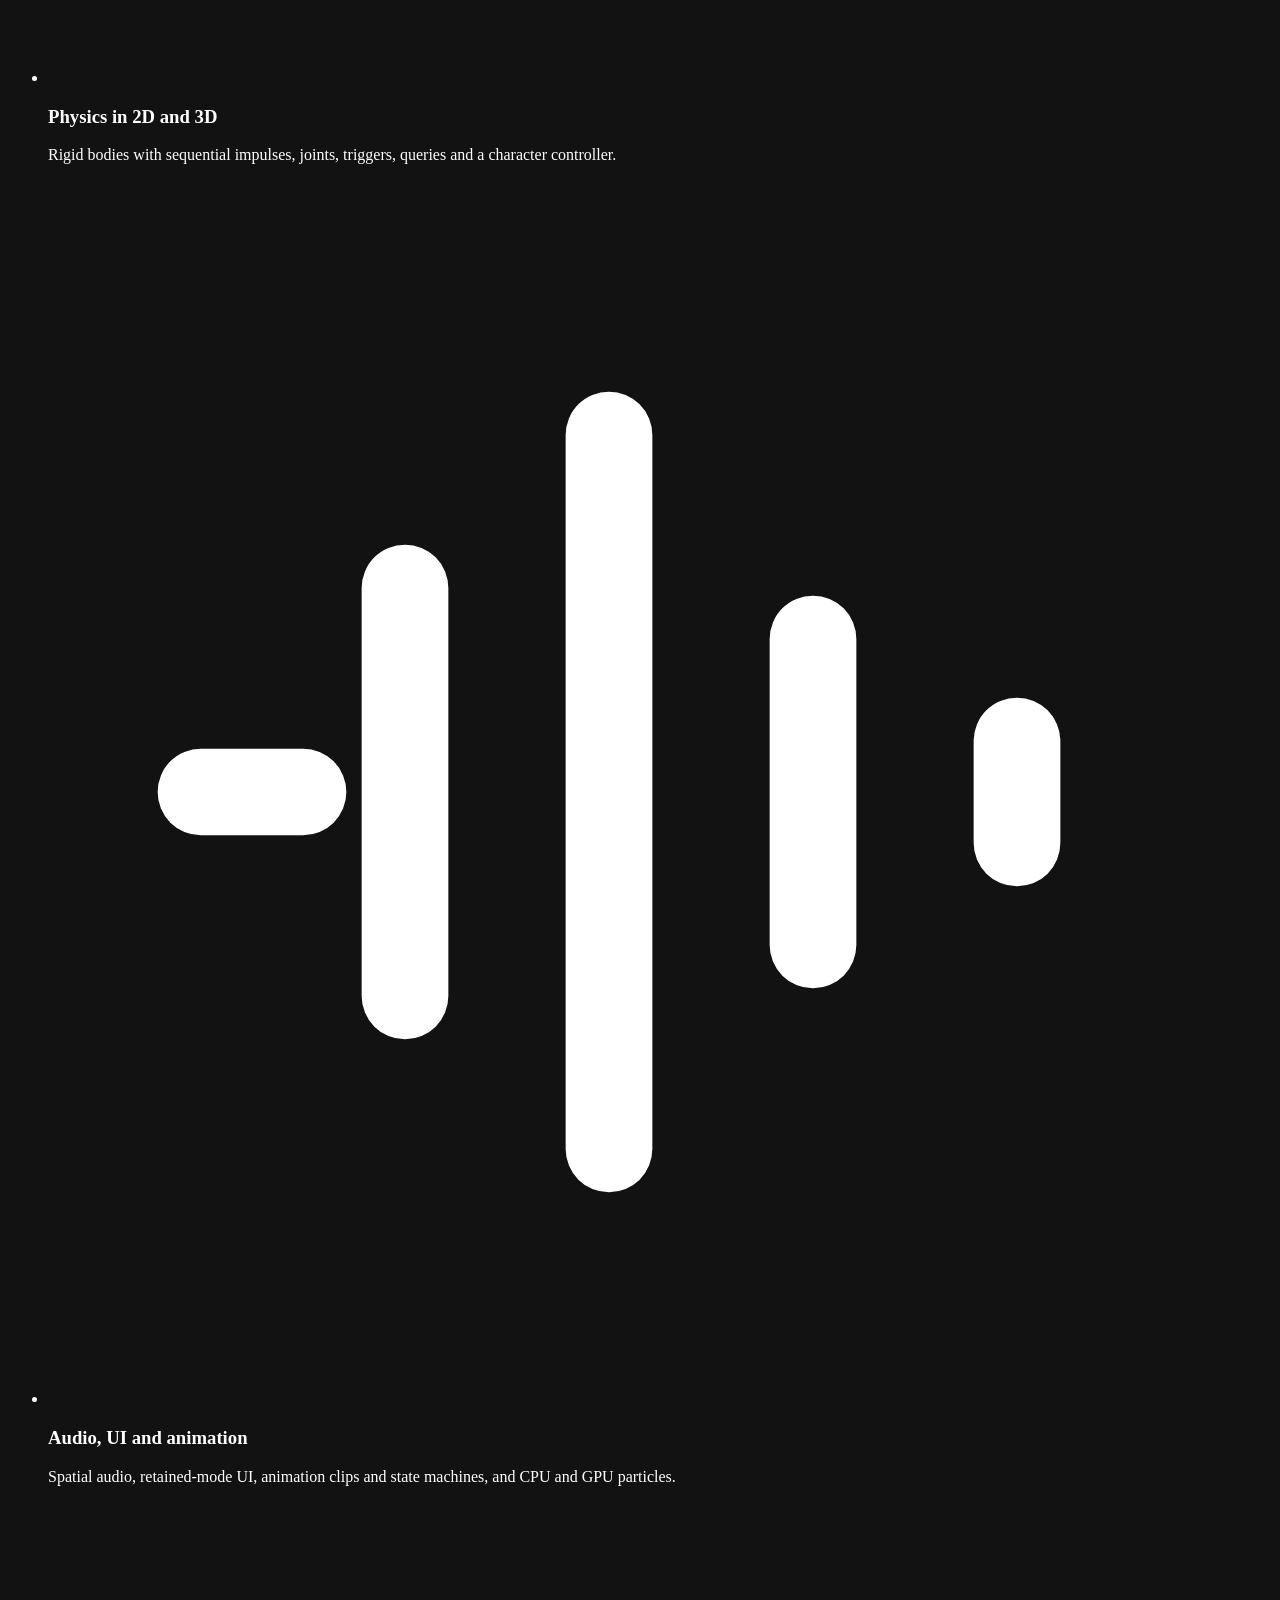
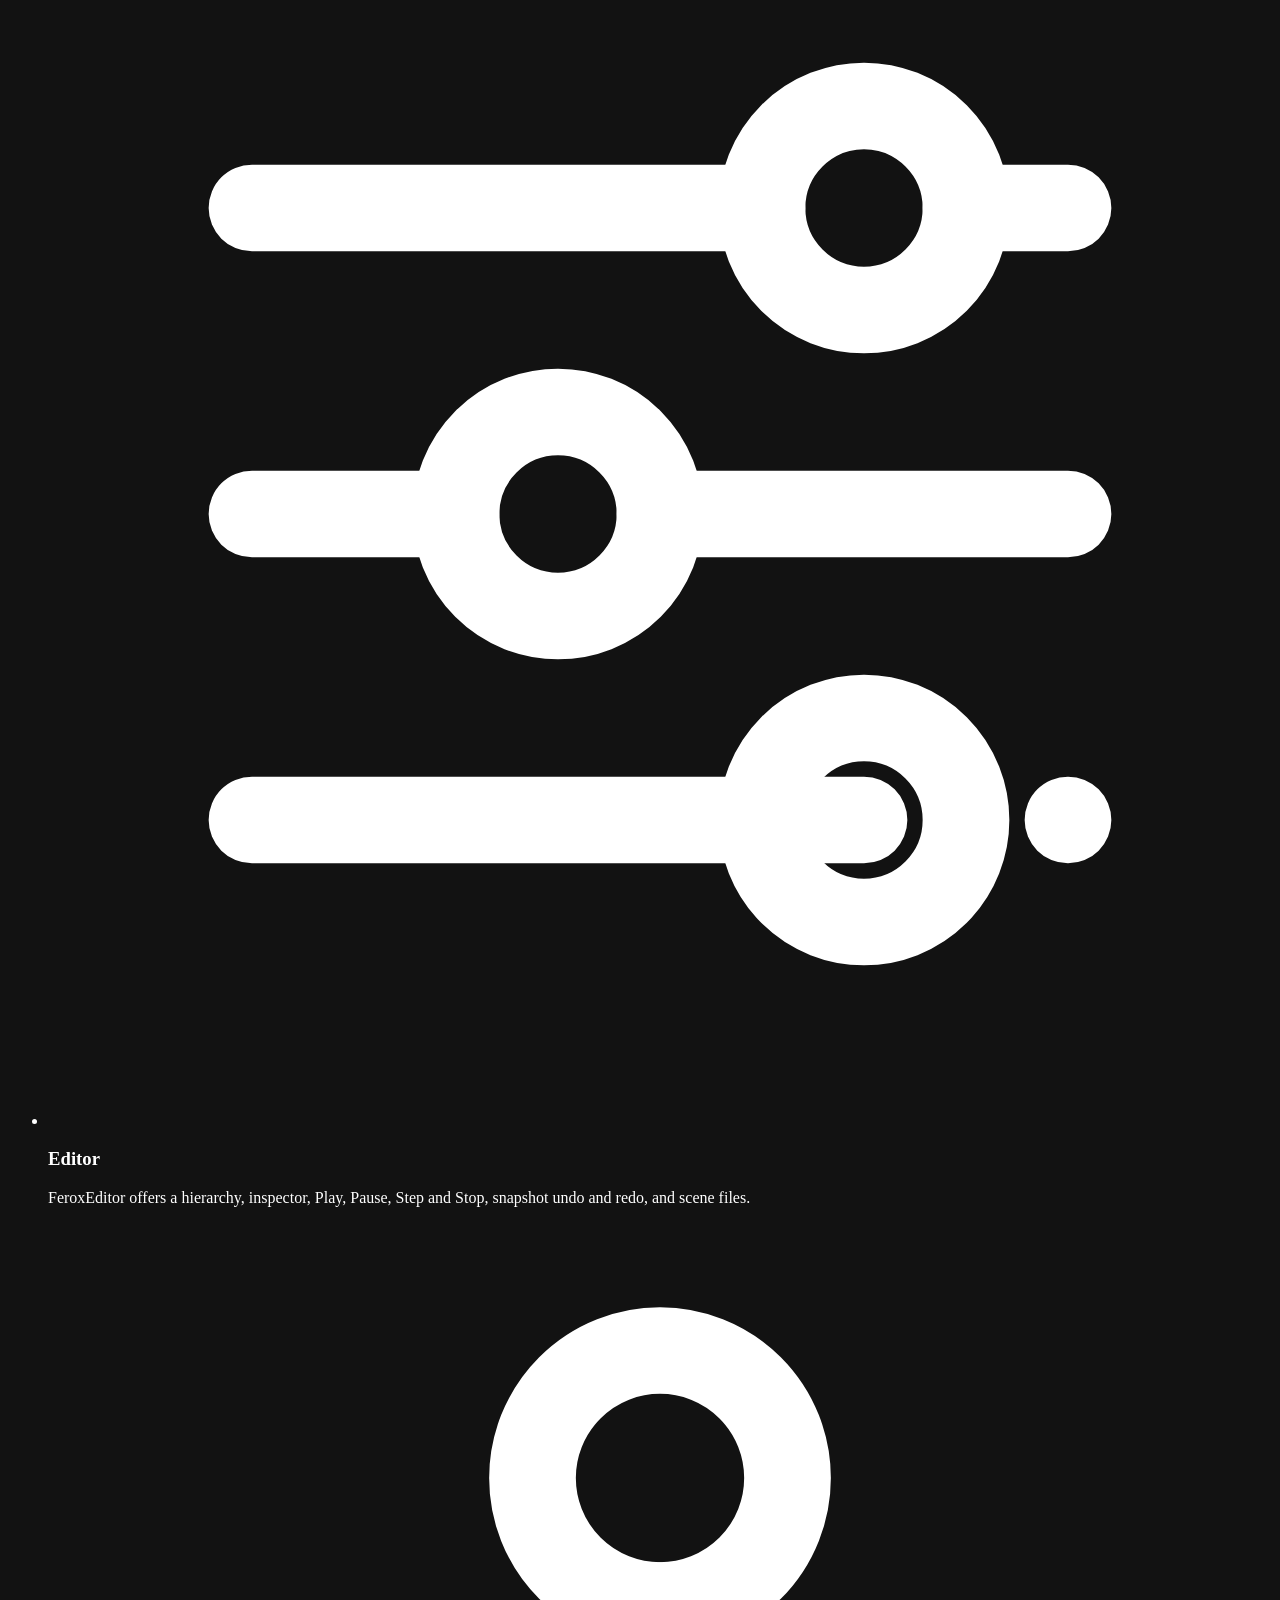
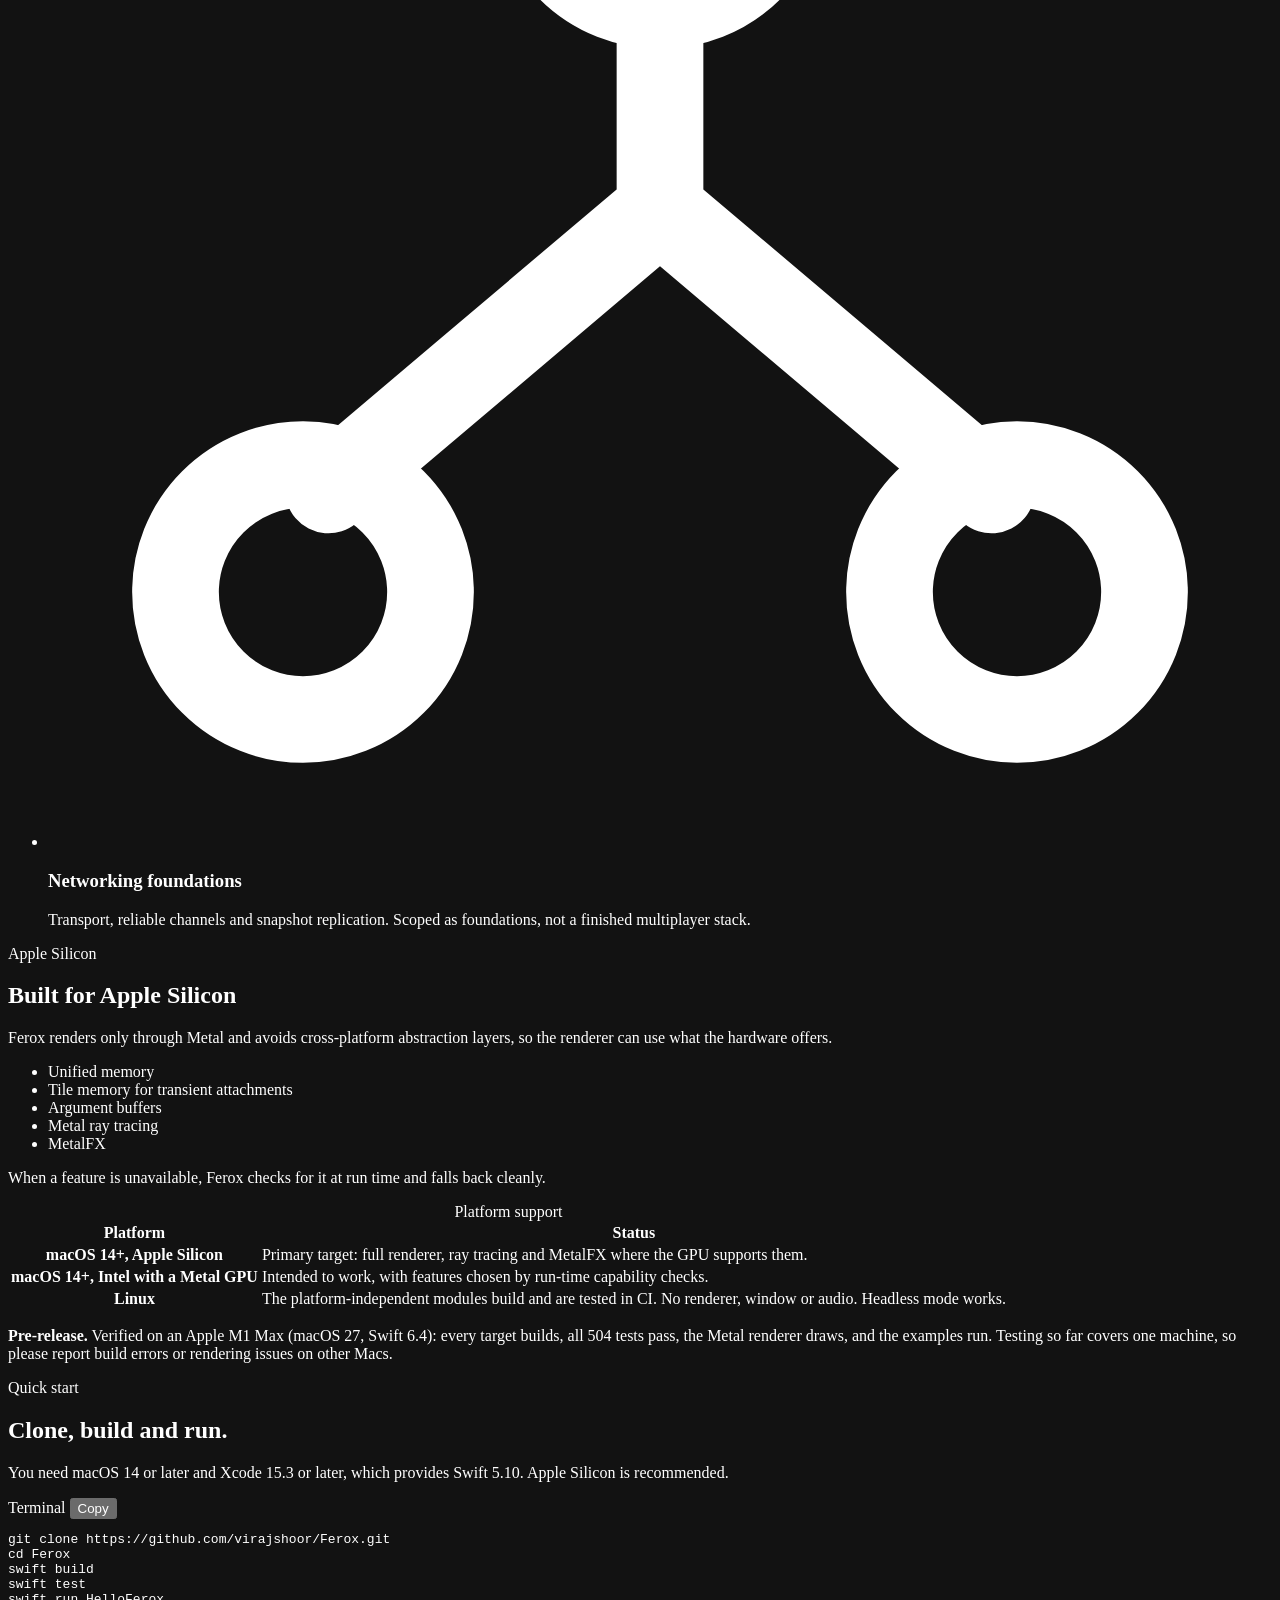
==== commit 5e968785: "feat: editor viewport picking, continuous collision, mesh memory budget - Camera.ray(through:aspect:" ====
--- a/Website/index.html
+++ b/Website/index.html
@@ -268,7 +268,7 @@
             </tbody>
           </table>
         </div>
-        <p class="notice"><strong>Pre-release.</strong> Verified on an Apple M1 Max (macOS 27, Swift 6.4): every target builds, all 494 tests pass, the Metal renderer draws, and the examples run. Testing so far covers one machine, so please report build errors or rendering issues on other Macs.</p>
+        <p class="notice"><strong>Pre-release.</strong> Verified on an Apple M1 Max (macOS 27, Swift 6.4): every target builds, all 504 tests pass, the Metal renderer draws, and the examples run. Testing so far covers one machine, so please report build errors or rendering issues on other Macs.</p>
       </div>
     </div>
   </section>
